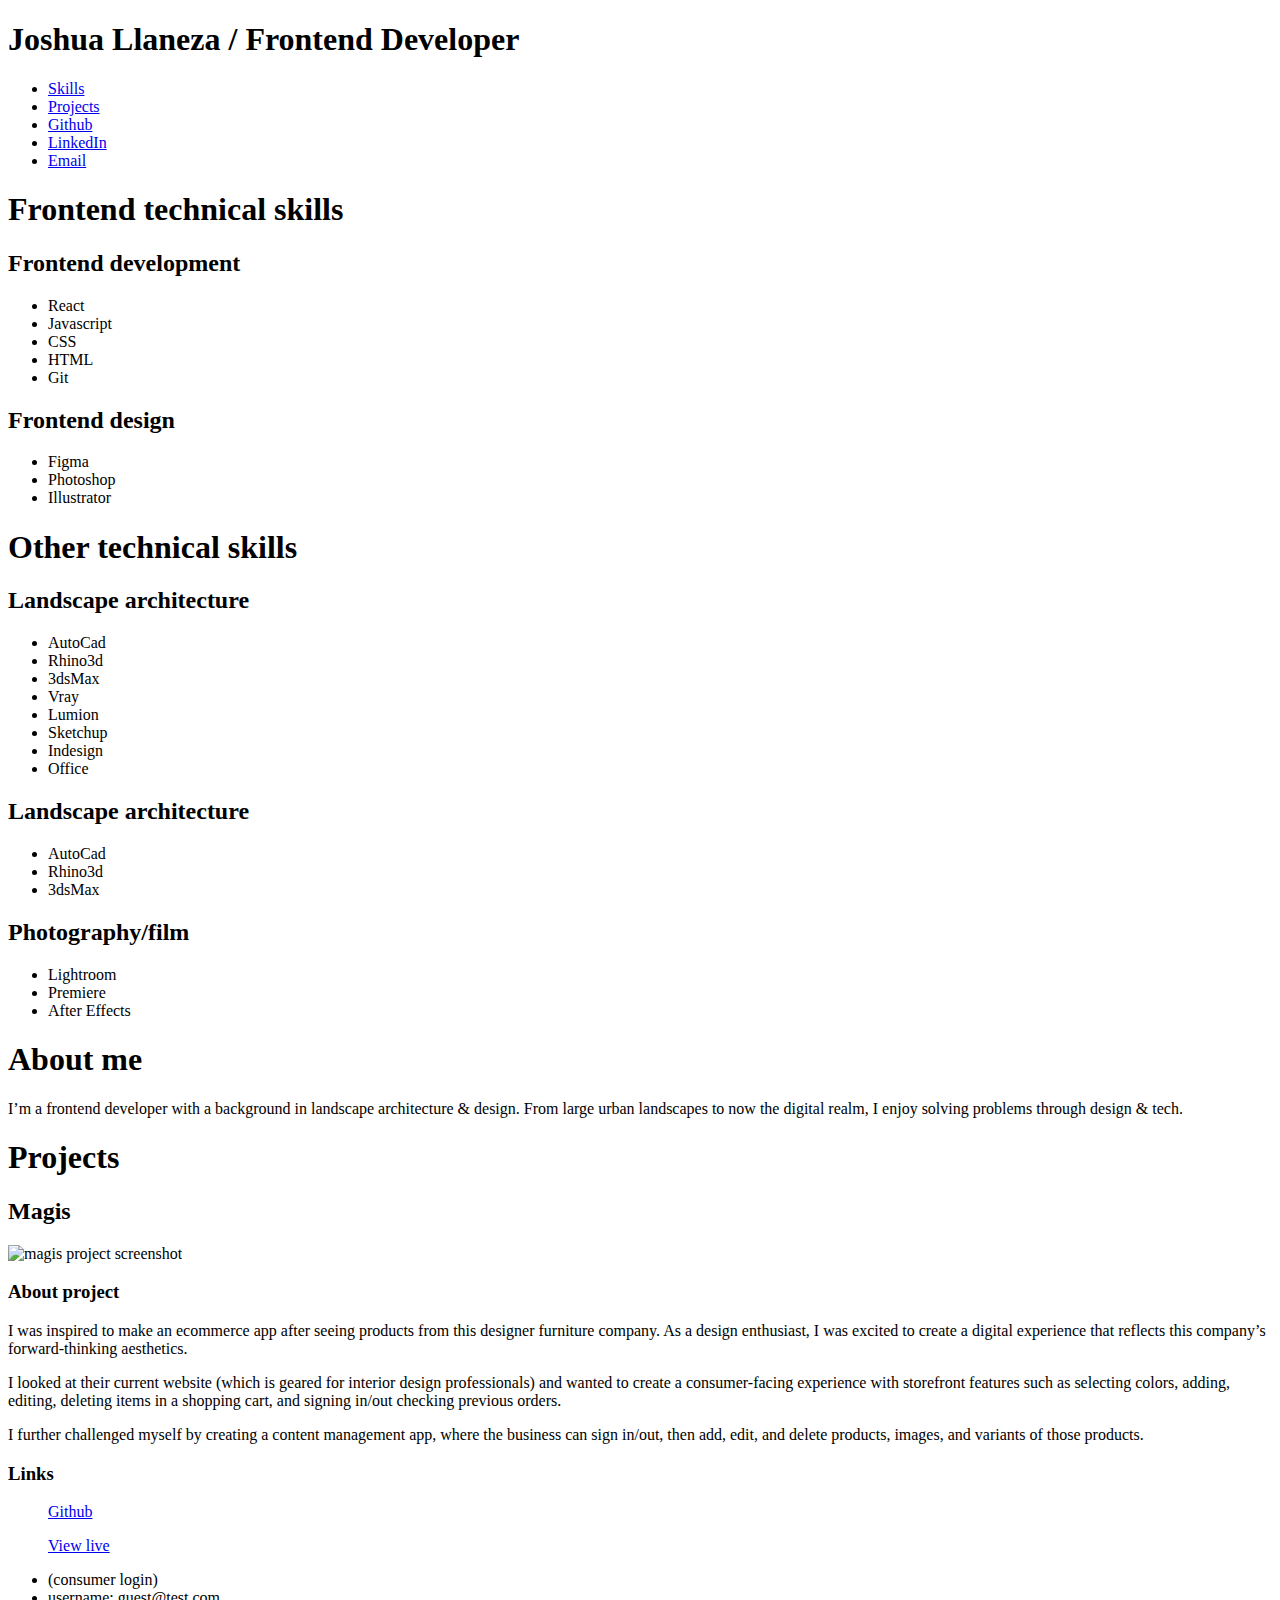
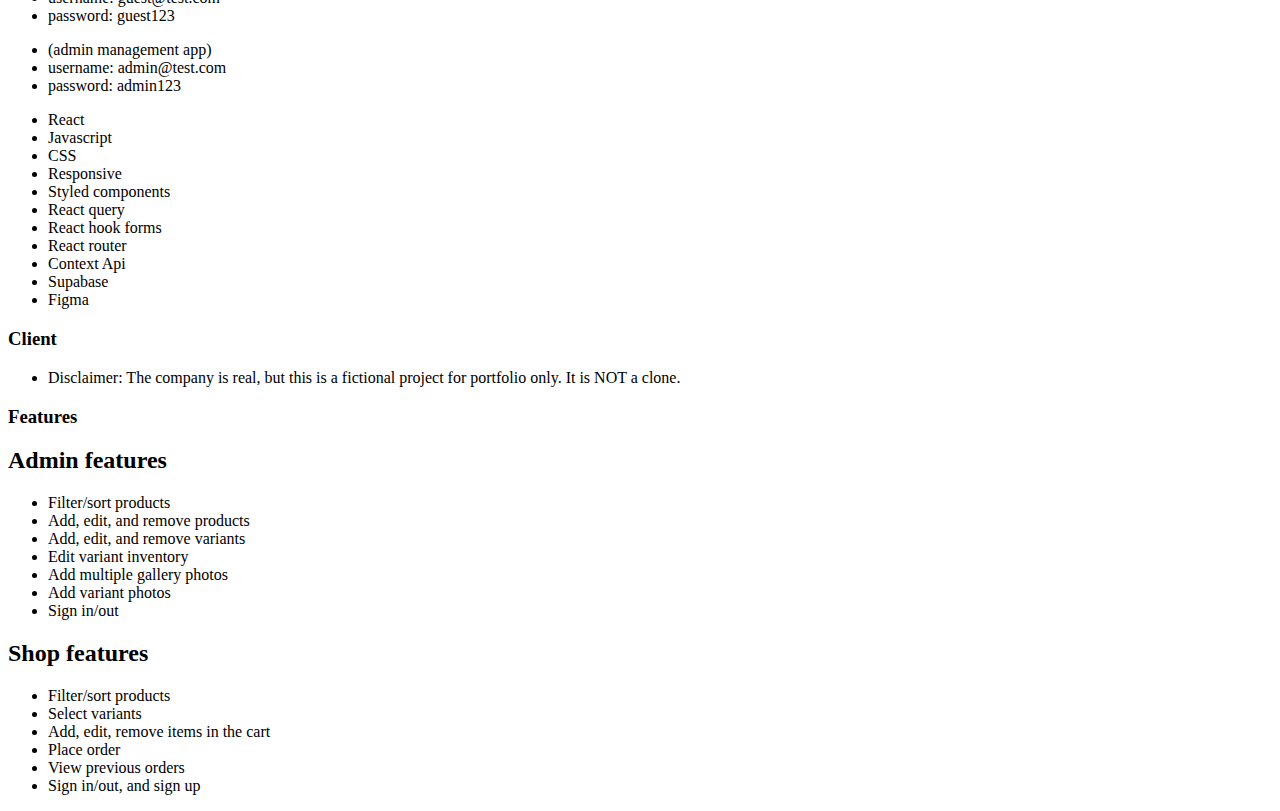
==== index.html @ 20663658 "first commit, finished html structure" ====
<!DOCTYPE html>
<html lang="en">
  <head>
    <meta charset="UTF-8" />
    <meta name="viewport" content="width=device-width, initial-scale=1.0" />

    <link rel="stylesheet" href="./styles.css" />

    <title>Joshua Llaneza - Frontend Developer</title>
  </head>
  <body>
    <header>
      <h1>Joshua Llaneza / Frontend Developer</h1>
      <nav>
        <ul class="header-nav">
          <li>
            <a href="#skills">Skills</a>
          </li>
          <li>
            <a href="#projects">Projects</a>
          </li>
          <li>
            <a href="https://github.com/JoshuaIsADev/">Github</a>
          </li>
          <li>
            <a href="https://www.linkedin.com/in/joshuallaneza/">LinkedIn</a>
          </li>
          <li>
            <a href="mailto:joshuaisadev@gmail.com">Email</a>
          </li>
        </ul>
      </nav>
    </header>
    <main>
      <aside id="skills">
        <h1>Frontend technical skills</h1>
        <h2>Frontend development</h2>
        <ul class="vertical-ul">
          <li>React</li>
          <li>Javascript</li>
          <li>CSS</li>
          <li>HTML</li>
          <li>Git</li>
        </ul>
        <h2>Frontend design</h2>
        <ul class="skills-ul">
          <li>Figma</li>
          <li>Photoshop</li>
          <li>Illustrator</li>
        </ul>
        <h1>Other technical skills</h1>
        <h2>Landscape architecture</h2>
        <ul class="skills-ul">
          <li>AutoCad</li>
          <li>Rhino3d</li>
          <li>3dsMax</li>
          <li>Vray</li>
          <li>Lumion</li>
          <li>Sketchup</li>
          <li>Indesign</li>
          <li>Office</li>
        </ul>
        <h2>Landscape architecture</h2>
        <ul class="skills-ul">
          <li>AutoCad</li>
          <li>Rhino3d</li>
          <li>3dsMax</li>
        </ul>
        <h2>Photography/film</h2>
        <ul class="skills-ul">
          <li>Lightroom</li>
          <li>Premiere</li>
          <li>After Effects</li>
        </ul>
      </aside>
      <section id="about">
        <h1>About me</h1>
        <p class="font-l">
          I’m a frontend developer with a background in landscape architecture &
          design. From large urban landscapes to now the digital realm, I enjoy
          solving problems through design & tech.
        </p>
      </section>
      <section id="projects">
        <h1>Projects</h1>
        <article class="project-container">
          <h2 class="font-l">Magis</h2>
          <img alt="magis project screenshot" src="" />
          <div class="project-info-container">
            <div class="about-container">
              <h3>About project</h3>
              <p>
                I was inspired to make an ecommerce app after seeing products
                from this designer furniture company. As a design enthusiast, I
                was excited to create a digital experience that reflects this
                company’s forward-thinking aesthetics.
              </p>
              <p>
                I looked at their current website (which is geared for interior
                design professionals) and wanted to create a consumer-facing
                experience with storefront features such as selecting colors,
                adding, editing, deleting items in a shopping cart, and signing
                in/out checking previous orders.
              </p>
              <p>
                I further challenged myself by creating a content management
                app, where the business can sign in/out, then add, edit, and
                delete products, images, and variants of those products.
              </p>
            </div>
            <div class="links-container">
              <h3>Links</h3>
              <ul class="vertical-ul">
                <a href="#github">Github</a>
              </ul>
              <ul class="vertical-ul">
                <a href="#github">View live</a>
              </ul>
              <ul class="vertical-ul">
                <li>(consumer login)</li>
                <li>username: guest@test.com</li>
                <li>password: guest123</li>
              </ul>
              <ul class="vertical-ul">
                <li>(admin management app)</li>
                <li>username: admin@test.com</li>
                <li>password: admin123</li>
              </ul>
            </div>
            <div class="technical-container">
              <ul class="technical">
                <li class="technical-li">React</li>
                <li class="technical-li">Javascript</li>
                <li class="technical-li">CSS</li>
                <li class="technical-li">Responsive</li>
                <li class="technical-li">Styled components</li>
                <li class="technical-li">React query</li>
                <li class="technical-li">React hook forms</li>
                <li class="technical-li">React router</li>
                <li class="technical-li">Context Api</li>
                <li class="technical-li">Supabase</li>
                <li class="technical-li">Figma</li>
              </ul>
            </div>
            <div class="client-container">
              <h3>Client</h3>
              <ul class="technical">
                <li>
                  Disclaimer: The company is real, but this is a fictional
                  project for portfolio only. It is NOT a clone.
                </li>
              </ul>
            </div>
            <div class="features-container">
              <h3>Features</h3>
              <h2>Admin features</h2>
              <ul class="vertical-ul">
                <li>Filter/sort products</li>
                <li>Add, edit, and remove products</li>
                <li>Add, edit, and remove variants</li>
                <li>Edit variant inventory</li>
                <li>Add multiple gallery photos</li>
                <li>Add variant photos</li>
                <li>Sign in/out</li>
              </ul>
              <h2>Shop features</h2>
              <ul class="vertical-ul">
                <li>Filter/sort products</li>
                <li>Select variants</li>
                <li>Add, edit, remove items in the cart</li>
                <li>Place order</li>
                <li>View previous orders</li>
                <li>Sign in/out, and sign up</li>
              </ul>
            </div>
          </div>
        </article>
      </section>
    </main>
  </body>
</html>
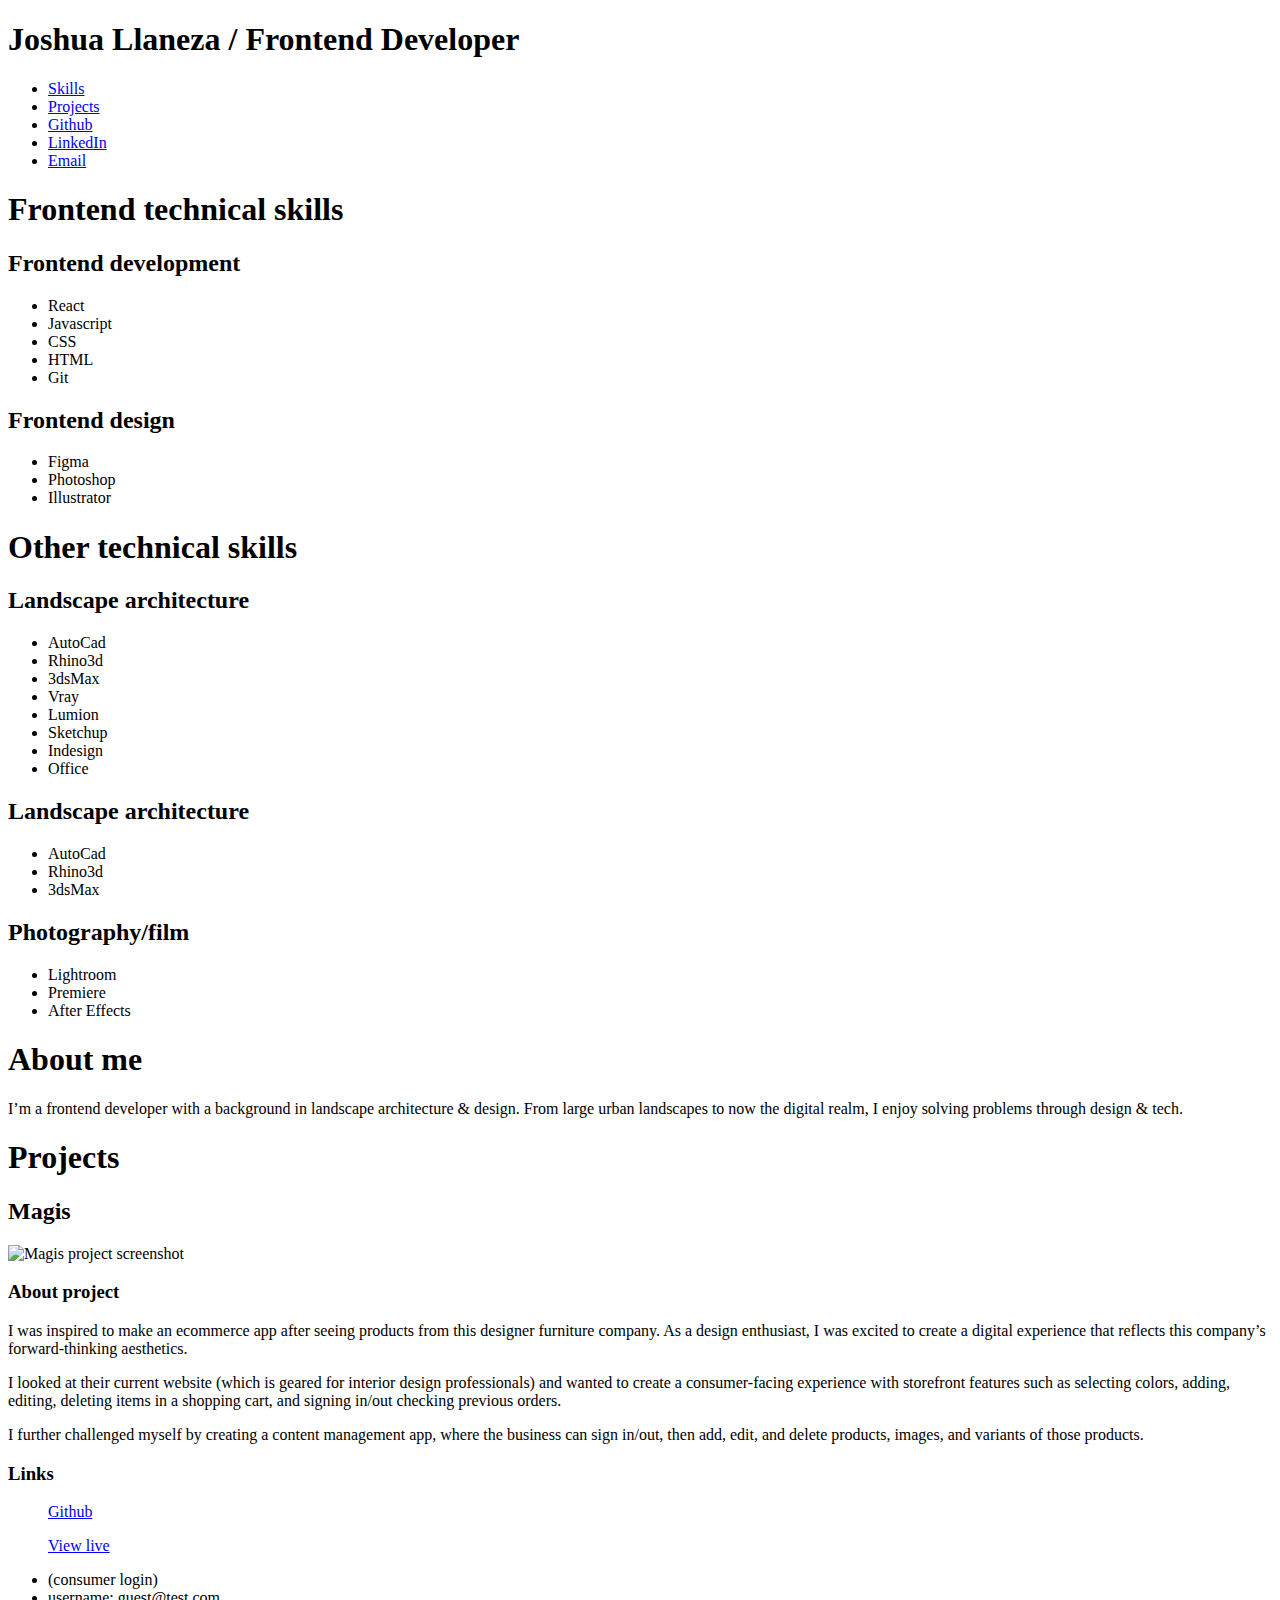
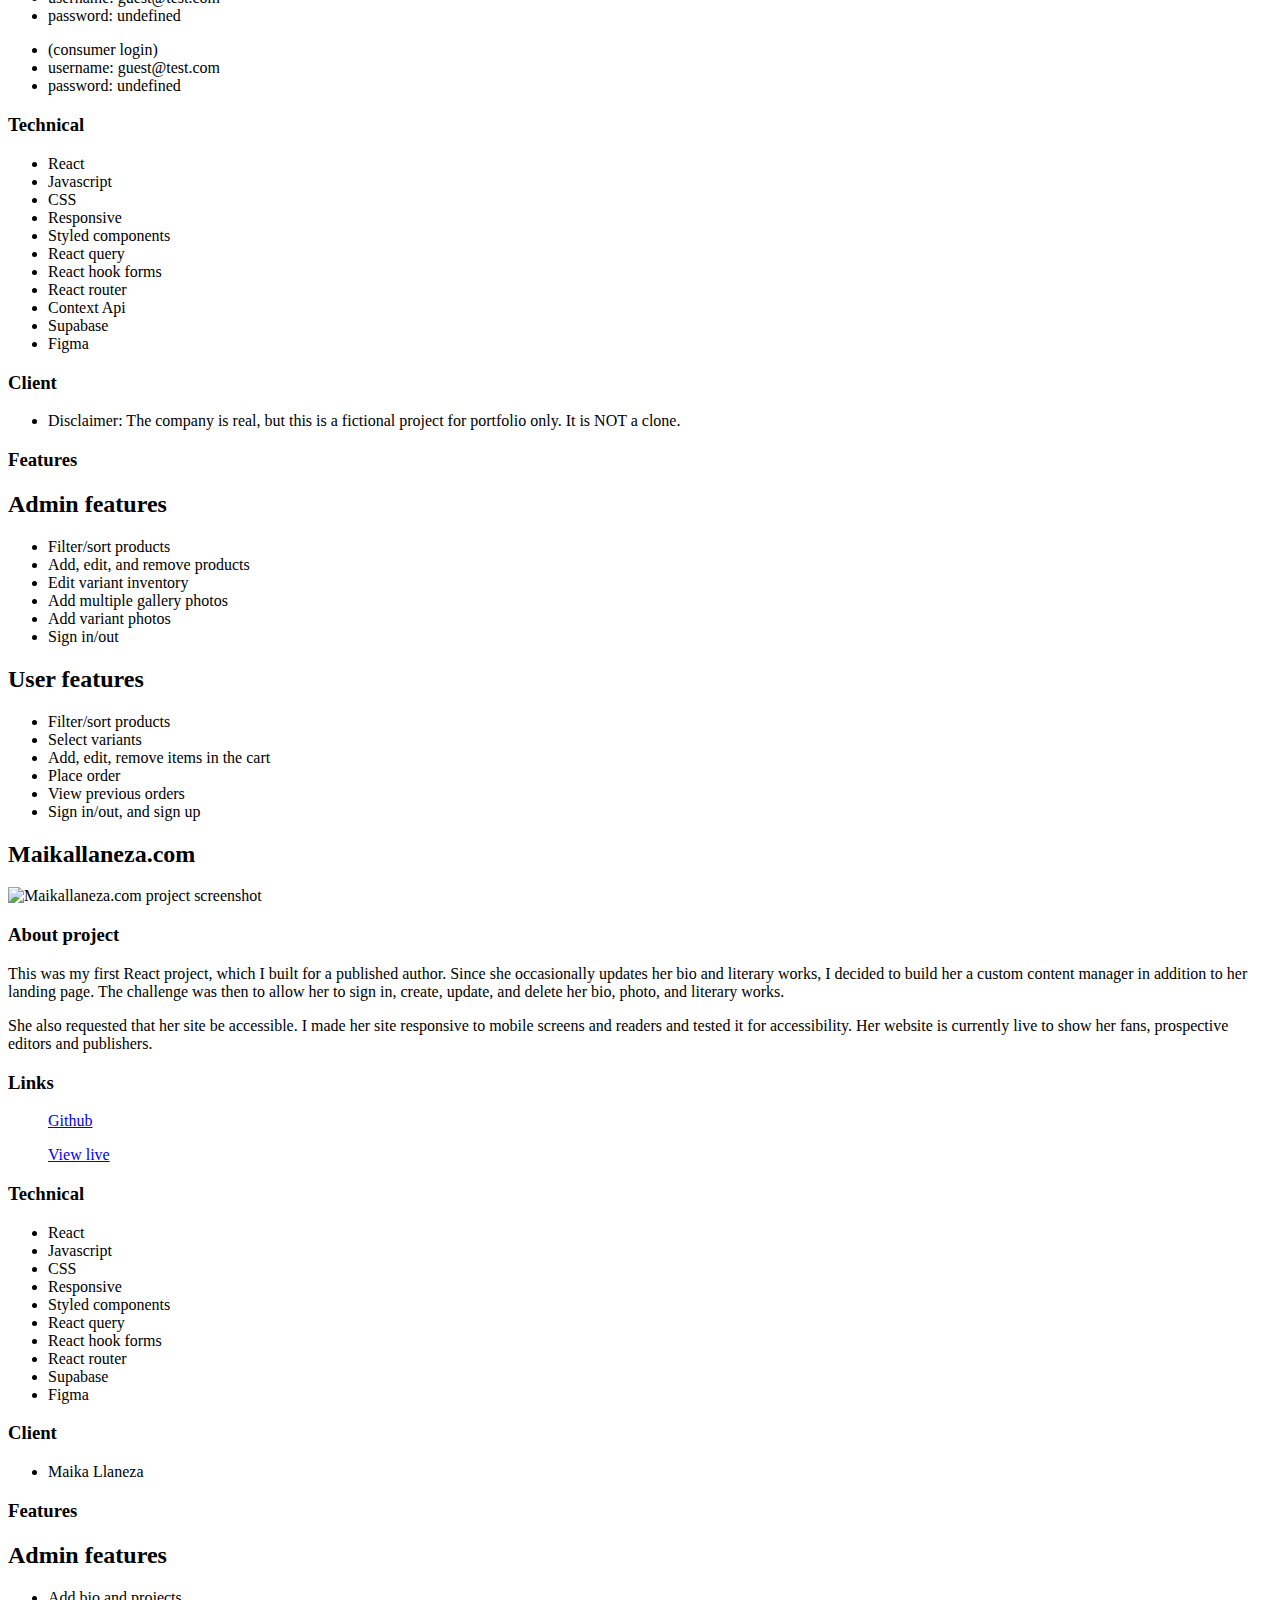
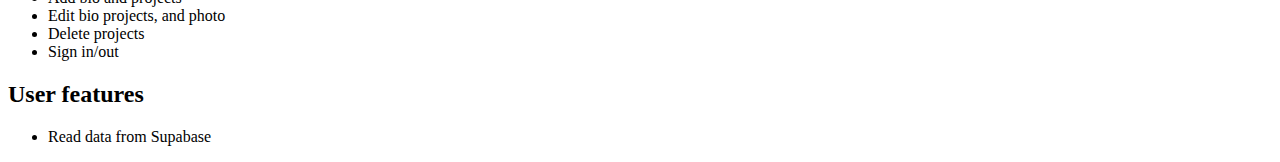
==== commit b0f9f4e4: "replaced hard coded data and passed into script js to display on DOM" ====
--- a/index.html
+++ b/index.html
@@ -83,99 +83,11 @@
       </section>
       <section id="projects">
         <h1>Projects</h1>
-        <article class="project-container">
-          <h2 class="font-l">Magis</h2>
-          <img alt="magis project screenshot" src="" />
-          <div class="project-info-container">
-            <div class="about-container">
-              <h3>About project</h3>
-              <p>
-                I was inspired to make an ecommerce app after seeing products
-                from this designer furniture company. As a design enthusiast, I
-                was excited to create a digital experience that reflects this
-                company’s forward-thinking aesthetics.
-              </p>
-              <p>
-                I looked at their current website (which is geared for interior
-                design professionals) and wanted to create a consumer-facing
-                experience with storefront features such as selecting colors,
-                adding, editing, deleting items in a shopping cart, and signing
-                in/out checking previous orders.
-              </p>
-              <p>
-                I further challenged myself by creating a content management
-                app, where the business can sign in/out, then add, edit, and
-                delete products, images, and variants of those products.
-              </p>
-            </div>
-            <div class="links-container">
-              <h3>Links</h3>
-              <ul class="vertical-ul">
-                <a href="#github">Github</a>
-              </ul>
-              <ul class="vertical-ul">
-                <a href="#github">View live</a>
-              </ul>
-              <ul class="vertical-ul">
-                <li>(consumer login)</li>
-                <li>username: guest@test.com</li>
-                <li>password: guest123</li>
-              </ul>
-              <ul class="vertical-ul">
-                <li>(admin management app)</li>
-                <li>username: admin@test.com</li>
-                <li>password: admin123</li>
-              </ul>
-            </div>
-            <div class="technical-container">
-              <ul class="technical">
-                <li class="technical-li">React</li>
-                <li class="technical-li">Javascript</li>
-                <li class="technical-li">CSS</li>
-                <li class="technical-li">Responsive</li>
-                <li class="technical-li">Styled components</li>
-                <li class="technical-li">React query</li>
-                <li class="technical-li">React hook forms</li>
-                <li class="technical-li">React router</li>
-                <li class="technical-li">Context Api</li>
-                <li class="technical-li">Supabase</li>
-                <li class="technical-li">Figma</li>
-              </ul>
-            </div>
-            <div class="client-container">
-              <h3>Client</h3>
-              <ul class="technical">
-                <li>
-                  Disclaimer: The company is real, but this is a fictional
-                  project for portfolio only. It is NOT a clone.
-                </li>
-              </ul>
-            </div>
-            <div class="features-container">
-              <h3>Features</h3>
-              <h2>Admin features</h2>
-              <ul class="vertical-ul">
-                <li>Filter/sort products</li>
-                <li>Add, edit, and remove products</li>
-                <li>Add, edit, and remove variants</li>
-                <li>Edit variant inventory</li>
-                <li>Add multiple gallery photos</li>
-                <li>Add variant photos</li>
-                <li>Sign in/out</li>
-              </ul>
-              <h2>Shop features</h2>
-              <ul class="vertical-ul">
-                <li>Filter/sort products</li>
-                <li>Select variants</li>
-                <li>Add, edit, remove items in the cart</li>
-                <li>Place order</li>
-                <li>View previous orders</li>
-                <li>Sign in/out, and sign up</li>
-              </ul>
-            </div>
-          </div>
-        </article>
+        <div class="projects-container">
+          <!-- projects inserted here -->
+        </div>
       </section>
     </main>
+    <script src="script.js"></script>
   </body>
 </html>
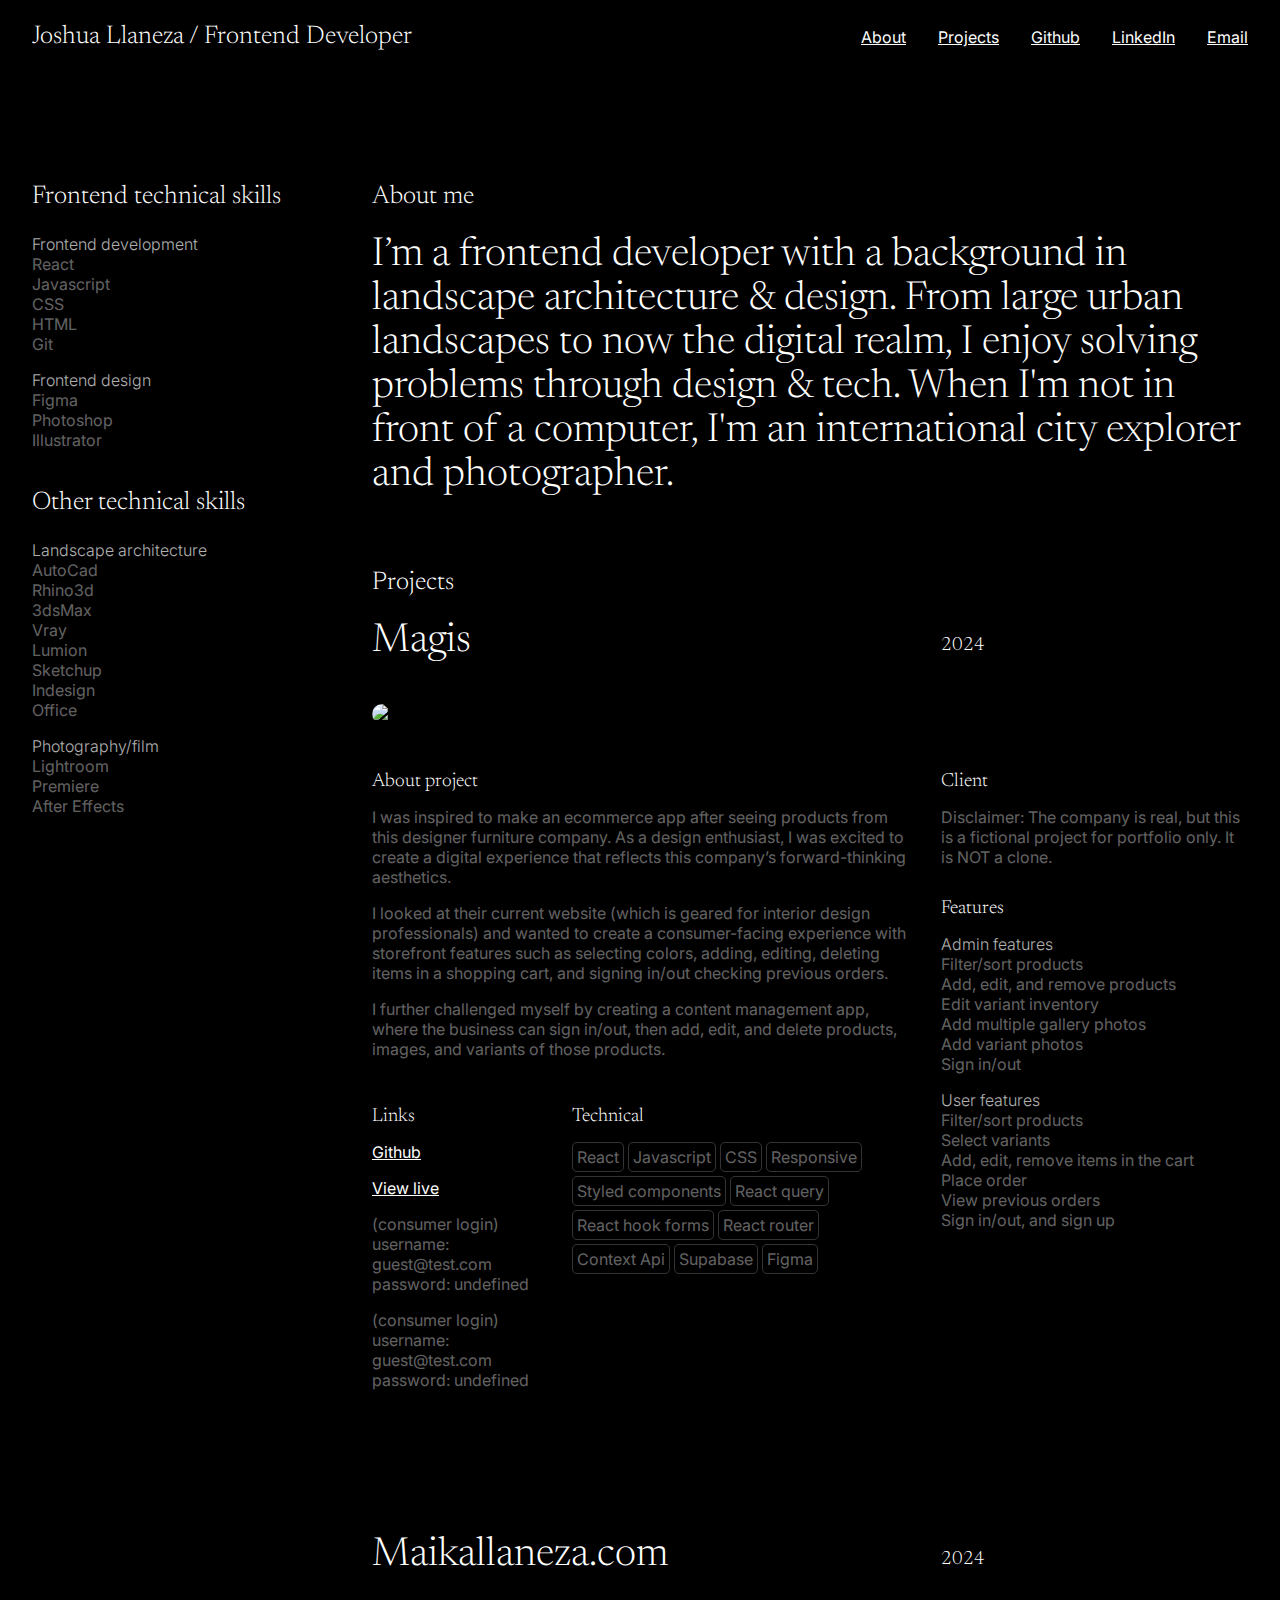
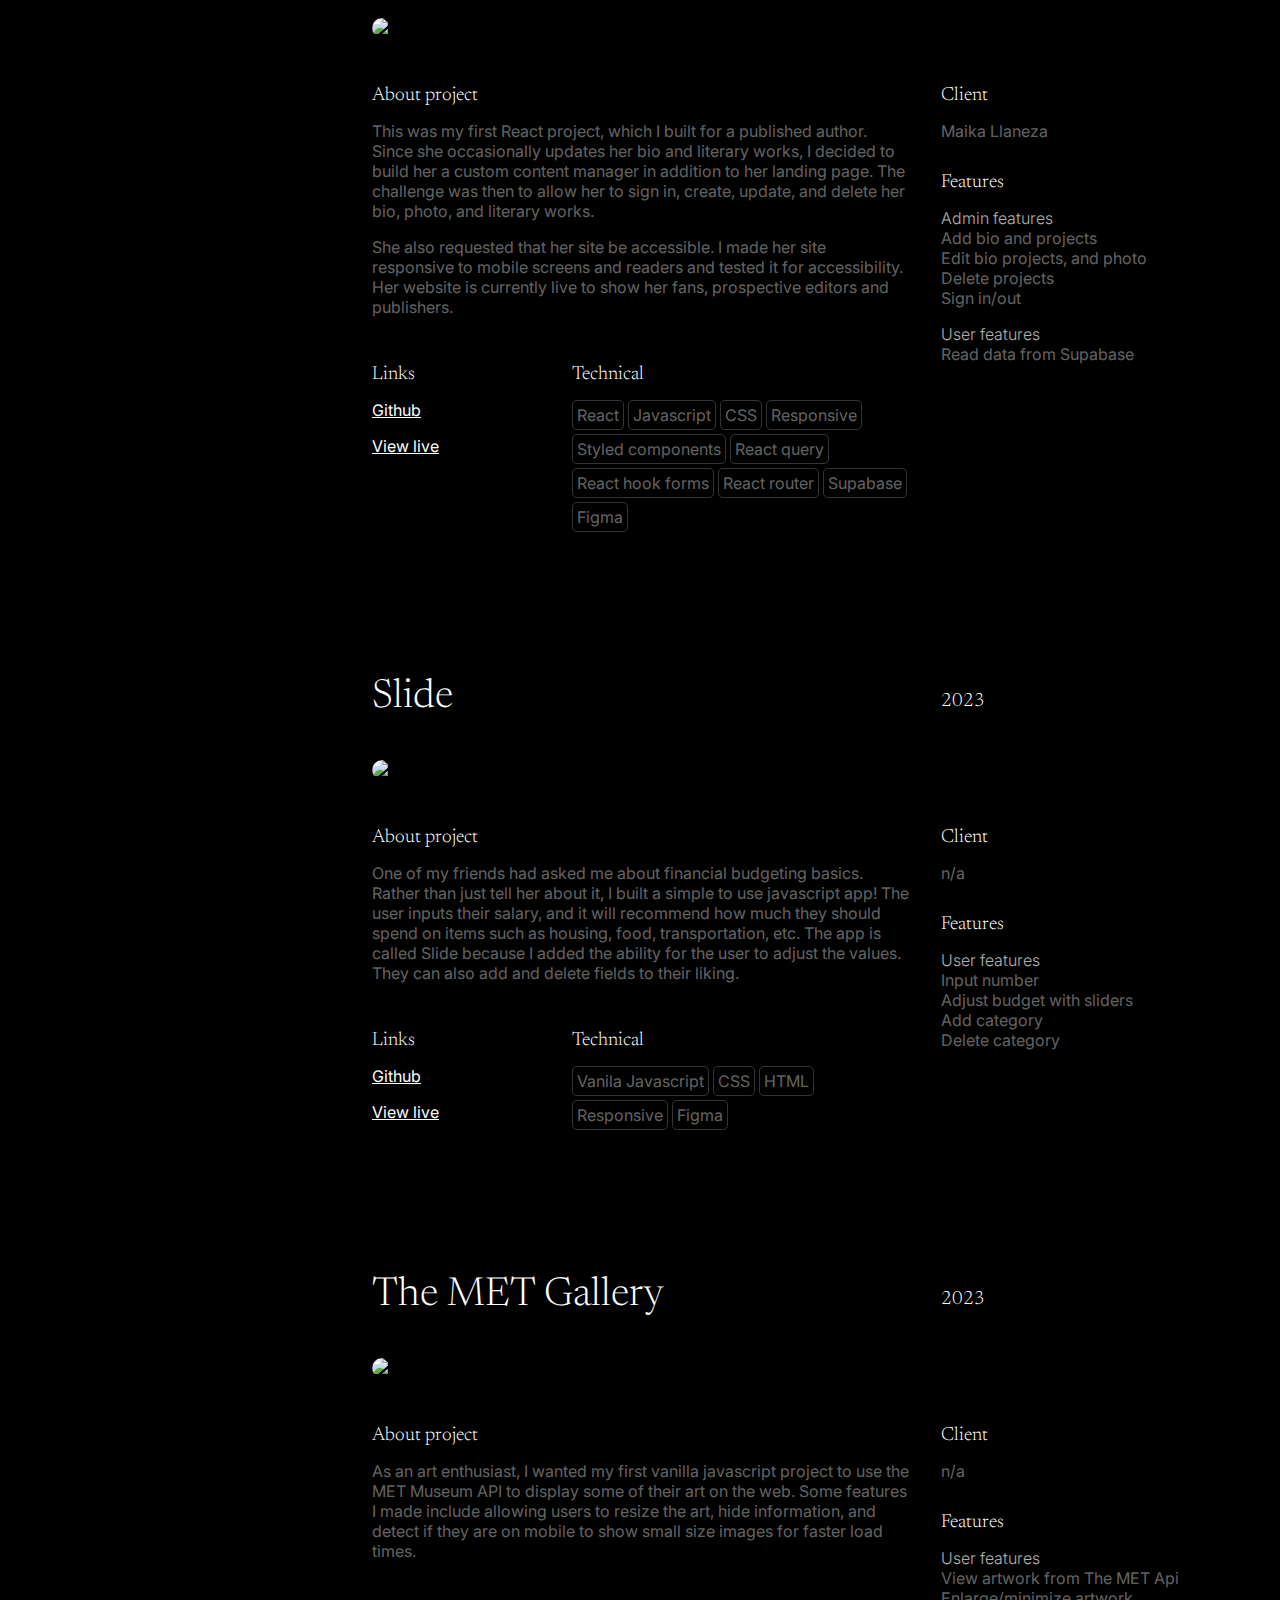
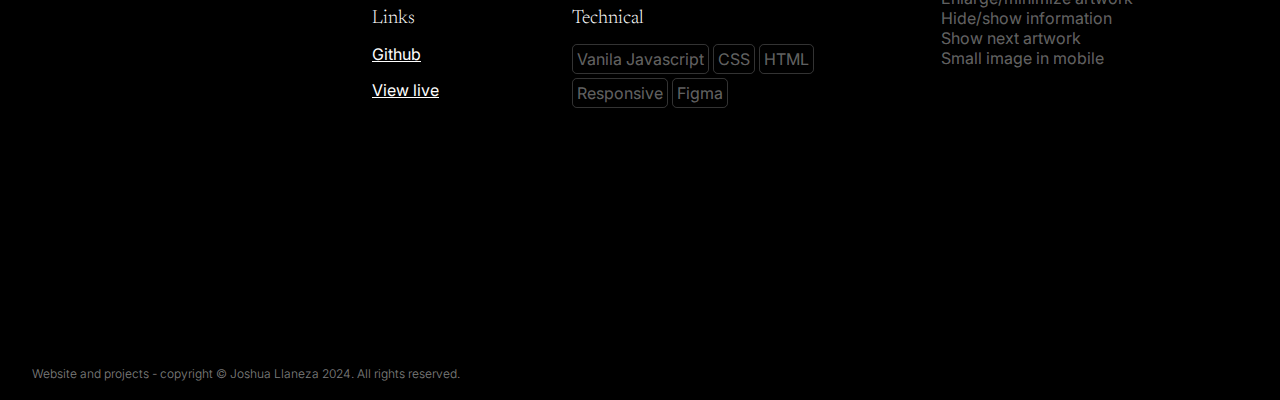
==== commit 2aa1631b: "finished css, layout and responsive layout" ====
--- a/index.html
+++ b/index.html
@@ -2,92 +2,116 @@
 <html lang="en">
   <head>
     <meta charset="UTF-8" />
+    <meta
+      name="description"
+      content="Frontend Developer portfolio of Joshua Llaneza"
+    />
+    <meta
+      name="keywords"
+      content="Joshua Llaneza, frontend developer, webdev, portfolio"
+    />
+    <meta name="author" content="Joshua Llaneza" />
     <meta name="viewport" content="width=device-width, initial-scale=1.0" />
+    <link rel="preconnect" href="https://fonts.googleapis.com" />
+    <link rel="preconnect" href="https://fonts.gstatic.com" crossorigin />
+    <link
+      href="https://fonts.googleapis.com/css2?family=Inter:wght@100..900&family=Newsreader:ital,opsz,wght@0,6..72,200..800;1,6..72,200..800&display=swap"
+      rel="stylesheet"
+    />
 
     <link rel="stylesheet" href="./styles.css" />
 
-    <title>Joshua Llaneza - Frontend Developer</title>
+    <title>Joshua Llaneza / Frontend Developer</title>
   </head>
   <body>
     <header>
-      <h1>Joshua Llaneza / Frontend Developer</h1>
-      <nav>
-        <ul class="header-nav">
-          <li>
-            <a href="#skills">Skills</a>
-          </li>
-          <li>
-            <a href="#projects">Projects</a>
-          </li>
-          <li>
-            <a href="https://github.com/JoshuaIsADev/">Github</a>
-          </li>
-          <li>
-            <a href="https://www.linkedin.com/in/joshuallaneza/">LinkedIn</a>
-          </li>
-          <li>
-            <a href="mailto:joshuaisadev@gmail.com">Email</a>
-          </li>
-        </ul>
-      </nav>
+      <div class="header-container">
+        <h1 class="font-m">Joshua Llaneza / Frontend Developer</h1>
+        <nav>
+          <ul class="header-nav">
+            <li>
+              <a href="#top">About</a>
+            </li>
+            <li>
+              <a href="#projects">Projects</a>
+            </li>
+            <li>
+              <a href="https://github.com/JoshuaIsADev/">Github</a>
+            </li>
+            <li>
+              <a href="https://www.linkedin.com/in/joshuallaneza/">LinkedIn</a>
+            </li>
+            <li>
+              <a href="mailto:joshuaisadev@gmail.com">Email</a>
+            </li>
+          </ul>
+        </nav>
+      </div>
     </header>
     <main>
       <aside id="skills">
-        <h1>Frontend technical skills</h1>
-        <h2>Frontend development</h2>
-        <ul class="vertical-ul">
-          <li>React</li>
-          <li>Javascript</li>
-          <li>CSS</li>
-          <li>HTML</li>
-          <li>Git</li>
-        </ul>
-        <h2>Frontend design</h2>
-        <ul class="skills-ul">
-          <li>Figma</li>
-          <li>Photoshop</li>
-          <li>Illustrator</li>
-        </ul>
-        <h1>Other technical skills</h1>
-        <h2>Landscape architecture</h2>
-        <ul class="skills-ul">
-          <li>AutoCad</li>
-          <li>Rhino3d</li>
-          <li>3dsMax</li>
-          <li>Vray</li>
-          <li>Lumion</li>
-          <li>Sketchup</li>
-          <li>Indesign</li>
-          <li>Office</li>
-        </ul>
-        <h2>Landscape architecture</h2>
-        <ul class="skills-ul">
-          <li>AutoCad</li>
-          <li>Rhino3d</li>
-          <li>3dsMax</li>
-        </ul>
-        <h2>Photography/film</h2>
-        <ul class="skills-ul">
-          <li>Lightroom</li>
-          <li>Premiere</li>
-          <li>After Effects</li>
-        </ul>
+        <div class="skills-wrapper">
+          <h1 class="font-m">Frontend technical skills</h1>
+          <h2 class="font-xs">Frontend development</h2>
+          <ul class="vertical-ul">
+            <li>React</li>
+            <li>Javascript</li>
+            <li>CSS</li>
+            <li>HTML</li>
+            <li>Git</li>
+          </ul>
+          <h2 class="font-xs">Frontend design</h2>
+          <ul class="skills-ul">
+            <li>Figma</li>
+            <li>Photoshop</li>
+            <li>Illustrator</li>
+          </ul>
+        </div>
+        <div class="skills-wrapper">
+          <h1 class="font-m">Other technical skills</h1>
+          <h2 class="font-xs">Landscape architecture</h2>
+          <ul class="skills-ul">
+            <li>AutoCad</li>
+            <li>Rhino3d</li>
+            <li>3dsMax</li>
+            <li>Vray</li>
+            <li>Lumion</li>
+            <li>Sketchup</li>
+            <li>Indesign</li>
+            <li>Office</li>
+          </ul>
+          <h2 class="font-xs">Photography/film</h2>
+          <ul class="skills-ul">
+            <li>Lightroom</li>
+            <li>Premiere</li>
+            <li>After Effects</li>
+          </ul>
+        </div>
       </aside>
       <section id="about">
-        <h1>About me</h1>
-        <p class="font-l">
-          I’m a frontend developer with a background in landscape architecture &
-          design. From large urban landscapes to now the digital realm, I enjoy
-          solving problems through design & tech.
-        </p>
+        <h1 class="font-m">About me</h1>
+        <div class="about-wrapper">
+          <p class="font-l">
+            I’m a frontend developer with a background in landscape architecture
+            & design. From large urban landscapes to now the digital realm, I
+            enjoy solving problems through design & tech. When I'm not in front
+            of a computer, I'm an international city explorer and photographer.
+          </p>
+        </div>
       </section>
       <section id="projects">
-        <h1>Projects</h1>
+        <h1 class="font-m">Projects</h1>
         <div class="projects-container">
           <!-- projects inserted here -->
         </div>
       </section>
     </main>
+    <footer>
+      <p class="font-xxs">
+        Website and projects - copyright © Joshua Llaneza 2024. All rights
+        reserved.
+      </p>
+    </footer>
     <script src="script.js"></script>
   </body>
 </html>
--- a/styles.css
+++ b/styles.css
@@ -0,0 +1,279 @@
+* {
+  box-sizing: border-box;
+  margin: 0;
+  padding: 0;
+  font-size: 16px;
+}
+
+body {
+  font-family: 'Inter', sans-serif;
+  font-optical-sizing: auto;
+  font-style: normal;
+  font-variation-settings: 'slnt' 0;
+  background-color: rgba(0, 0, 0, 1);
+  scroll-behavior: smooth;
+  width: 100%;
+  align-items: center;
+  justify-content: center;
+  overflow-x: hidden;
+  padding: 0;
+  margin: 0;
+}
+
+html {
+  -webkit-text-size-adjust: 100%;
+}
+
+p,
+li {
+  list-style: none;
+  color: rgba(255, 255, 255, 0.4);
+  font-weight: 400;
+  line-height: 1.25rem;
+}
+
+ul {
+  padding-bottom: 1rem;
+}
+
+a {
+  color: rgba(255, 255, 255, 1);
+  &:hover {
+    color: rgba(255, 255, 255, 0.75);
+  }
+}
+
+.font-l {
+  font-family: 'Newsreader', serif;
+  font-weight: 300;
+  font-size: 2.5rem;
+  line-height: 2.75rem;
+  color: rgba(255, 255, 255, 1);
+}
+
+.font-m {
+  font-family: 'Newsreader', serif;
+  font-weight: 300;
+  font-size: 1.6rem;
+  color: rgba(255, 255, 255, 1);
+  padding: 1.5rem 0;
+}
+
+.font-s {
+  font-family: 'Newsreader', serif;
+  font-weight: 300;
+  font-size: 1.2rem;
+  color: rgba(255, 255, 255, 1);
+  padding: 1rem 0 1rem;
+}
+
+.font-xs {
+  font-family: 'Inter', sans-serif;
+  font-weight: 300;
+  color: rgba(255, 255, 255, 0.7);
+}
+
+.font-xxs {
+  font-family: 'Inter', sans-serif;
+  font-size: 0.75rem;
+  font-weight: 300;
+  color: rgba(255, 255, 255, 0.5);
+}
+
+header {
+  position: fixed;
+  background-color: rgba(0, 0, 0, 1);
+  width: 100%;
+}
+
+header ul {
+  padding-bottom: 0rem;
+}
+
+main {
+  display: grid;
+  grid-template-columns: 1fr 2.5fr;
+  grid-gap: 5rem;
+  max-width: 2200px;
+  padding: 10rem 5rem 6rem;
+  margin: 0 auto;
+}
+
+footer {
+  display: flex;
+  justify-content: space-between;
+  align-items: center;
+  width: 100%;
+  max-width: 2200px;
+  padding: 1rem 5rem;
+  margin: 0 auto;
+}
+
+.header-container {
+  display: flex;
+  justify-content: space-between;
+  align-items: center;
+  width: 100%;
+  max-width: 2200px;
+  padding: 0 5rem;
+  margin: 0 auto;
+}
+
+.header-nav {
+  display: flex;
+  flex-direction: row;
+  align-items: center;
+  gap: 2rem;
+}
+
+#skills {
+  grid-column: 1 / span 1;
+  grid-row: 1 / span 2;
+  min-width: 16rem;
+}
+
+#about {
+  grid-column: 2 / span 1;
+  display: grid;
+  grid-template-columns: 1.75fr 1fr;
+}
+
+.about-wrapper {
+  grid-column: 1 / span 1;
+}
+
+#projects {
+  grid-column: 2 / span 1;
+}
+
+.project-wrapper {
+  display: grid;
+  grid-template-columns: 1.75fr 1fr;
+  grid-gap: 2rem;
+  padding-bottom: 8rem;
+}
+
+.project-img {
+  grid-column: 1 / span 2;
+  width: 100%;
+  border-radius: 2rem;
+}
+
+.about-container {
+  grid-column: 1 / span 1;
+}
+
+.about-wrapper {
+  display: flex;
+  flex-direction: column;
+  gap: 1rem;
+}
+
+.details-container {
+  grid-column: 1 / span 1;
+  display: grid;
+  grid-template-columns: 1fr 2fr;
+  grid-gap: 2rem;
+}
+
+.project-aside {
+  grid-column: 2 / span 1;
+  grid-row: 3 / span 2;
+}
+
+.technical-ul {
+  display: flex;
+  flex-direction: row;
+  flex-wrap: wrap;
+  gap: 0.25rem;
+}
+
+.technical-ul li {
+  border: 1px solid rgba(255, 255, 255, 0.2);
+  border-radius: 0.3rem;
+  width: fit-content;
+  padding: 0.25rem;
+}
+
+@media (max-width: 1600px) {
+  .about-wrapper {
+    grid-column: 1 / span 2;
+  }
+
+  .header-container {
+    padding: 0 2rem;
+  }
+
+  main {
+    grid-template-columns: 1fr 3fr;
+    grid-gap: 3rem;
+    padding: 10rem 2rem 6rem;
+  }
+
+  footer {
+    padding: 1rem 2rem;
+  }
+}
+
+@media (max-width: 1000px) {
+  * {
+    font-size: 12px;
+  }
+
+  main {
+    grid-template-columns: 1fr 4fr;
+    grid-gap: 3rem;
+    padding: 10rem 2rem 6rem;
+  }
+
+  .about-container {
+    grid-column: 1 / span 2;
+    grid-row: 3 / span 1;
+  }
+
+  .details-container {
+    grid-column: 1 / span 2;
+    grid-row: 4 / span 1;
+  }
+
+  .project-aside {
+    grid-column: 1 / span 2;
+    grid-row: 5 / span 1;
+    display: grid;
+    grid-template-columns: 1fr 2fr;
+    grid-gap: 2rem;
+  }
+}
+
+@media (max-width: 700px) {
+  .header-container {
+    display: flex;
+    flex-direction: column;
+    justify-content: flex-start;
+    align-items: flex-start;
+    width: 100%;
+    padding: 0 2rem;
+  }
+
+  .header-nav {
+    gap: 0.5rem;
+  }
+
+  #about {
+    grid-column: 1 / span 2;
+    grid-row: 1 / span 1;
+  }
+
+  #skills {
+    grid-column: 1 / span 2;
+    grid-row: 2 / span 1;
+    display: grid;
+    grid-template-columns: 1fr 1fr;
+    grid-gap: 2rem;
+  }
+
+  #projects {
+    grid-column: 1 / span 2;
+    grid-row: 3 / span 1;
+  }
+}
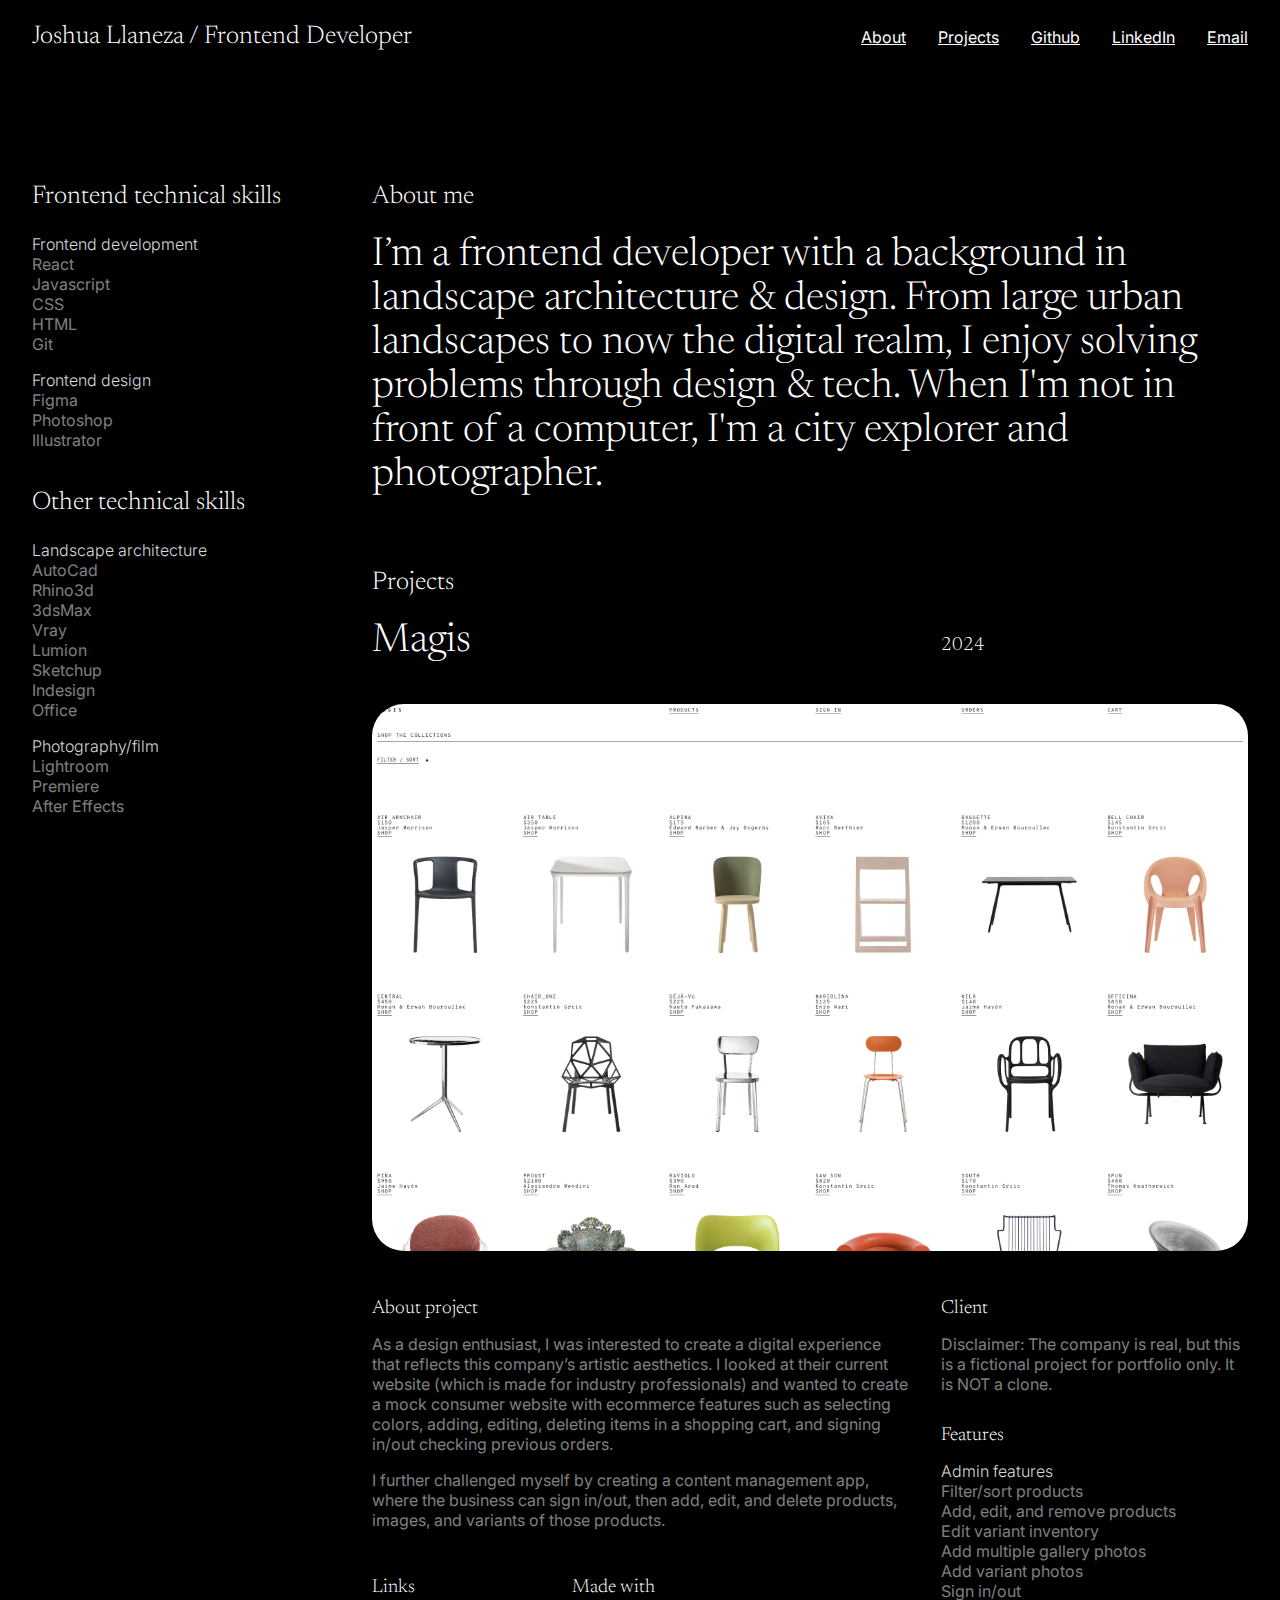
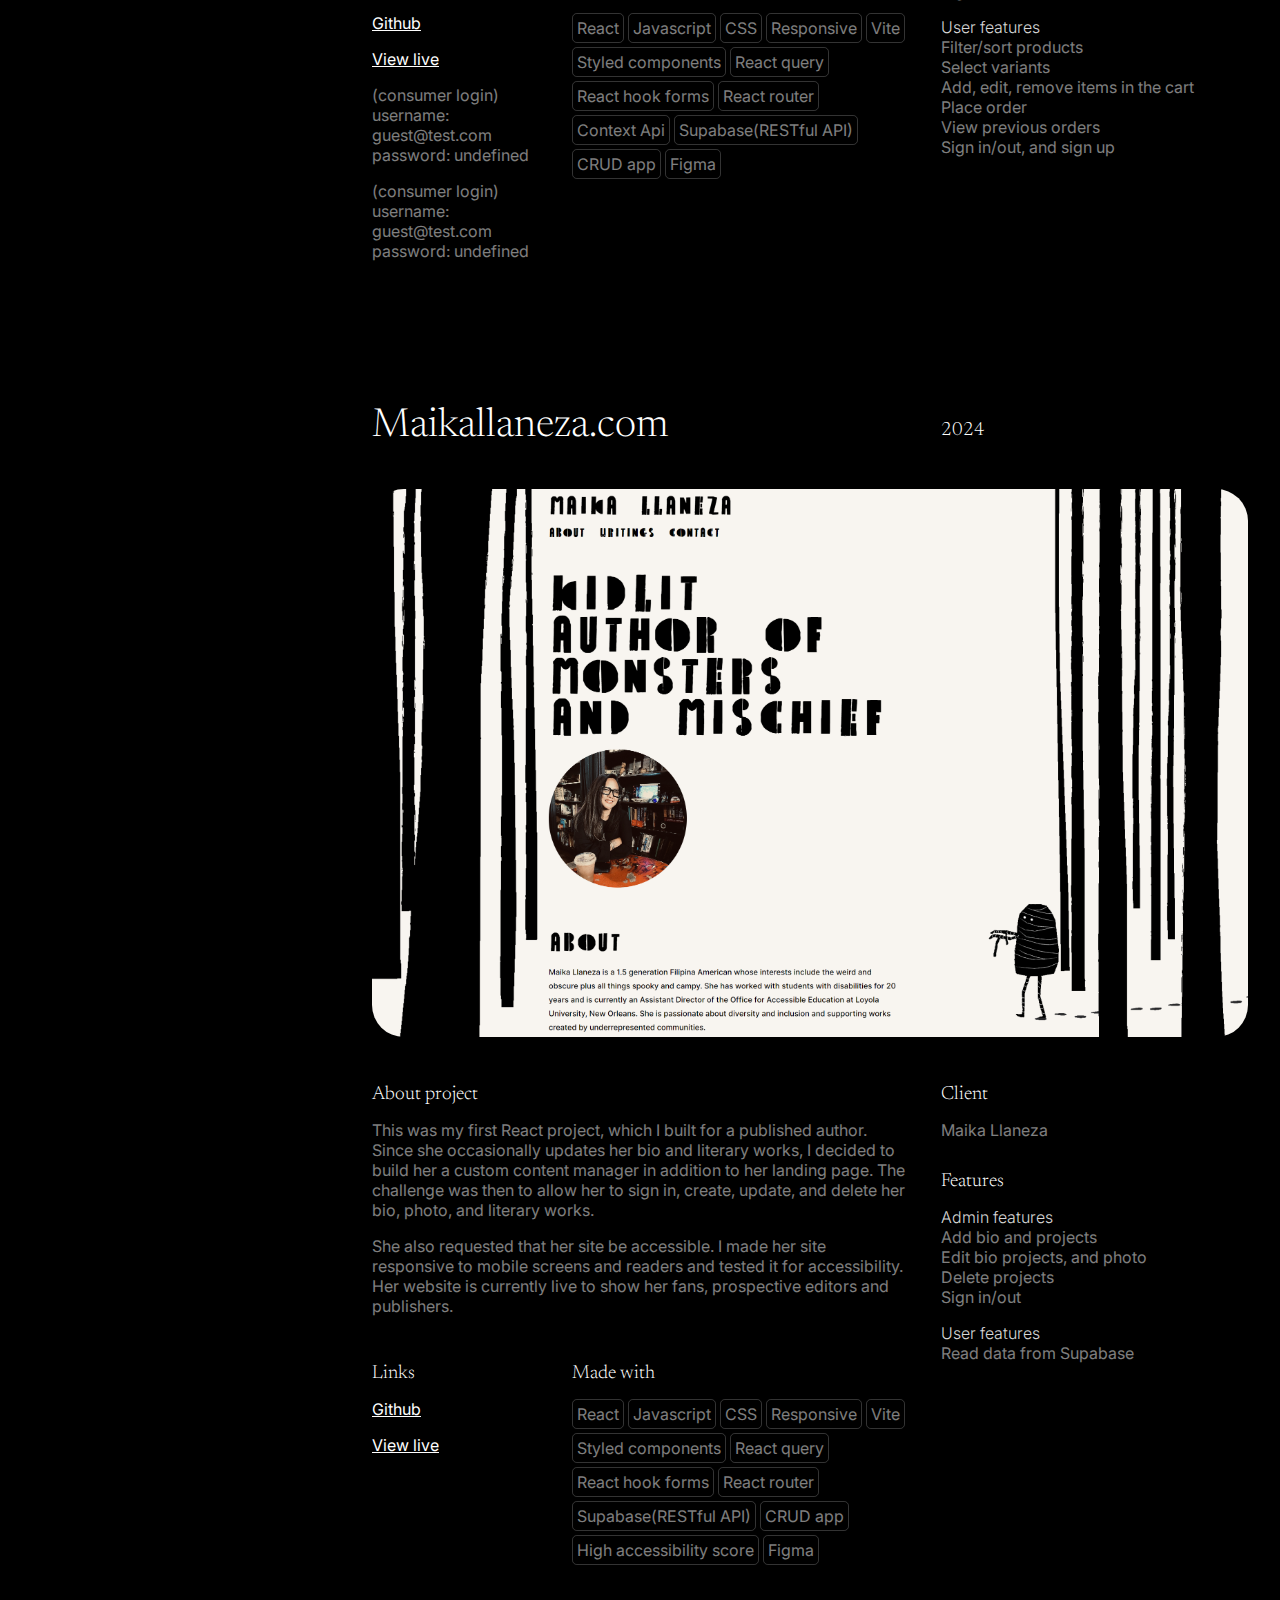
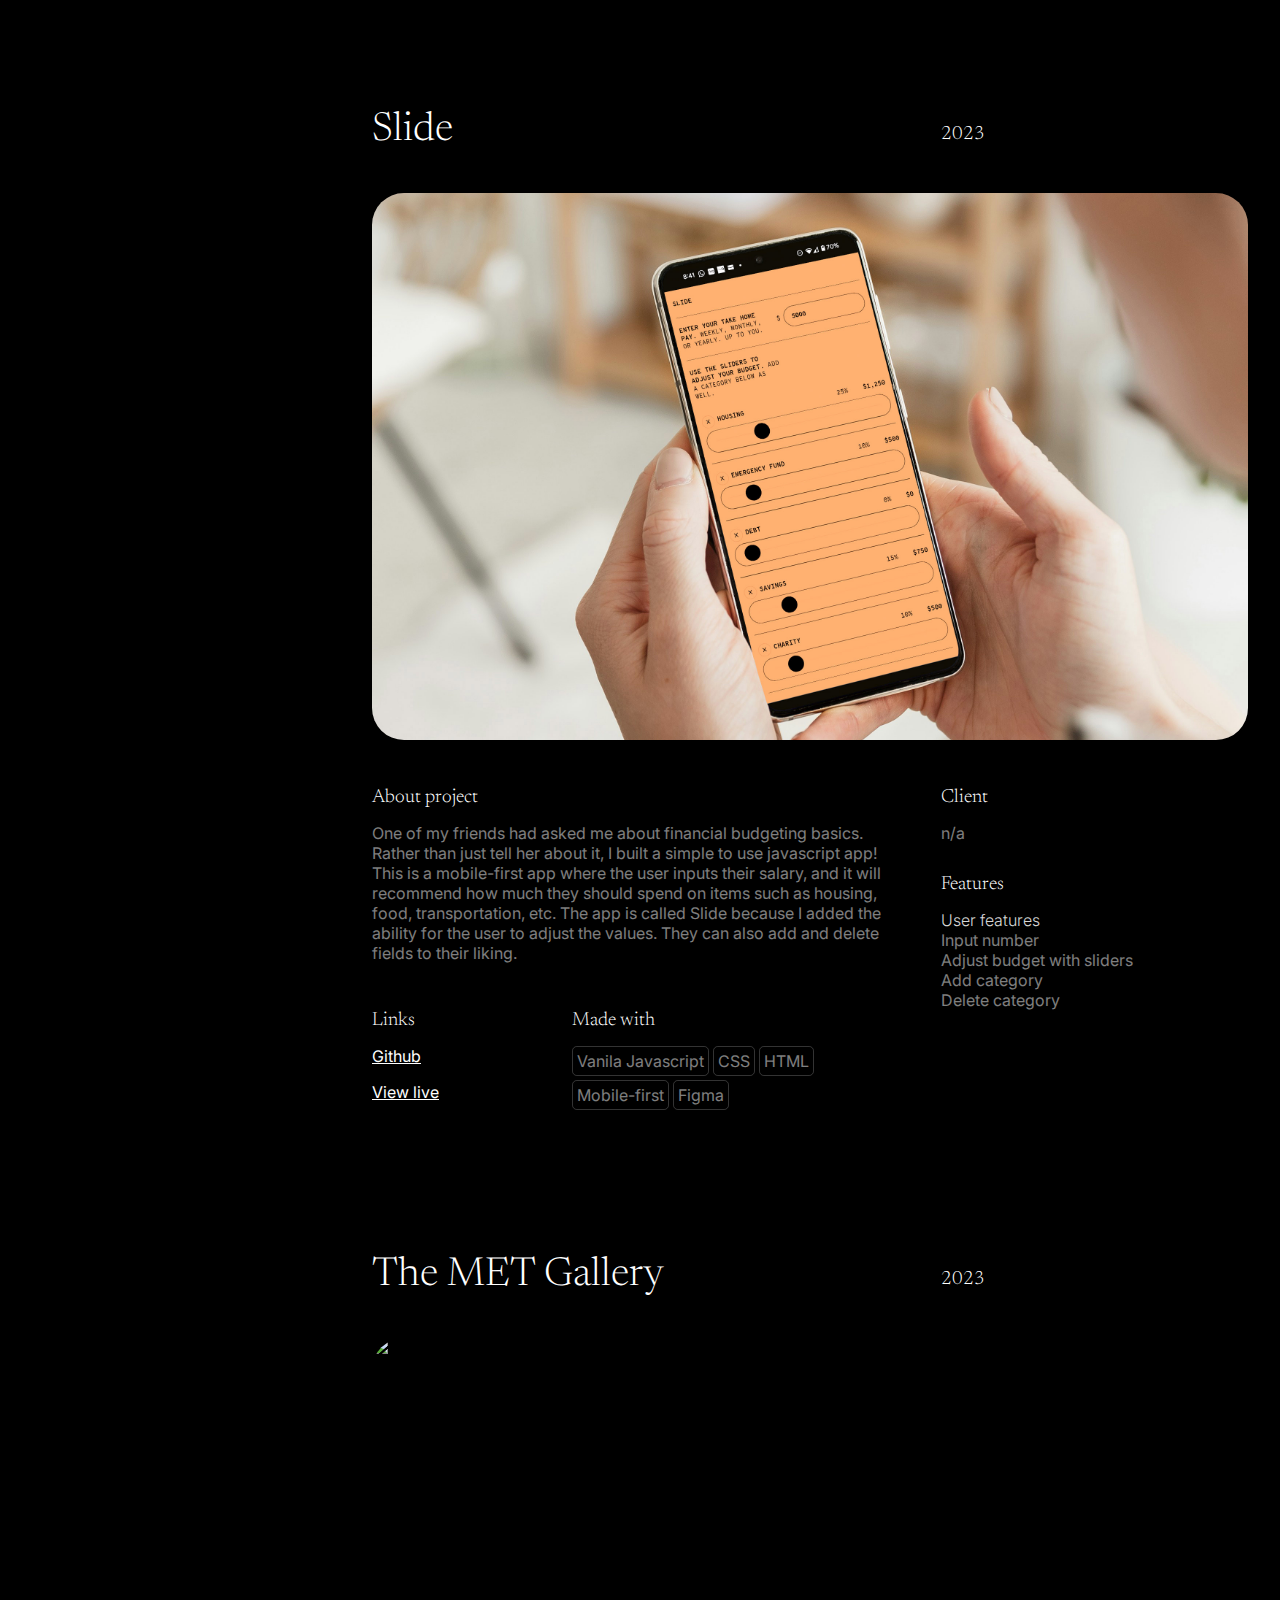
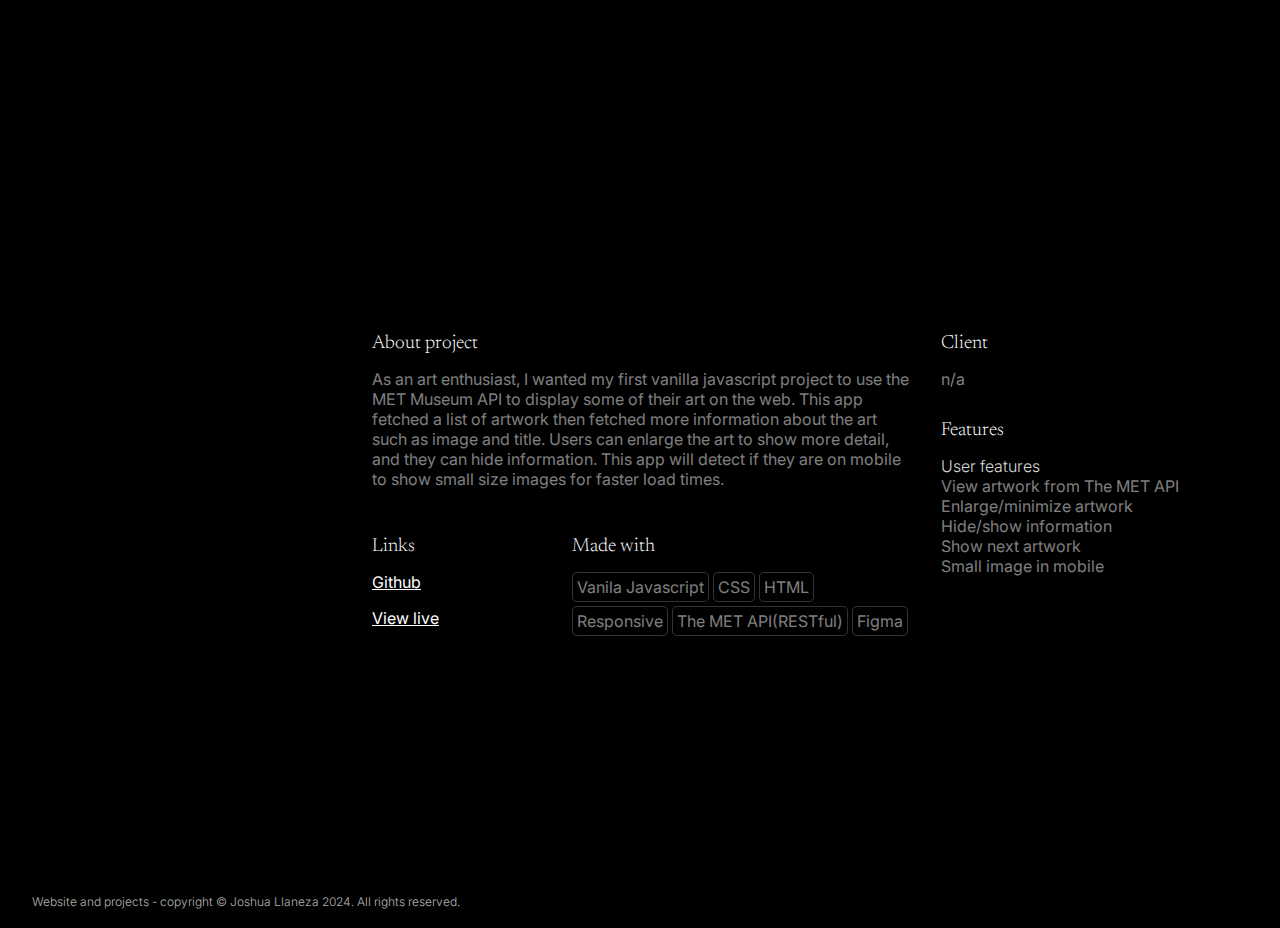
==== commit 2bdec76f: "content update" ====
--- a/index.html
+++ b/index.html
@@ -27,7 +27,7 @@
     <header>
       <div class="header-container">
         <h1 class="font-m">Joshua Llaneza / Frontend Developer</h1>
-        <nav>
+        <nav aria-label="table of contents">
           <ul class="header-nav">
             <li>
               <a href="#top">About</a>
@@ -49,7 +49,7 @@
       </div>
     </header>
     <main>
-      <aside id="skills">
+      <aside id="skills" aria-label="technical skill list">
         <div class="skills-wrapper">
           <h1 class="font-m">Frontend technical skills</h1>
           <h2 class="font-xs">Frontend development</h2>
@@ -95,7 +95,7 @@
             I’m a frontend developer with a background in landscape architecture
             & design. From large urban landscapes to now the digital realm, I
             enjoy solving problems through design & tech. When I'm not in front
-            of a computer, I'm an international city explorer and photographer.
+            of a computer, I'm a city explorer and photographer.
           </p>
         </div>
       </section>
--- a/styles.css
+++ b/styles.css
@@ -22,12 +22,13 @@
 
 html {
   -webkit-text-size-adjust: 100%;
+  scroll-behavior: smooth;
 }
 
 p,
 li {
   list-style: none;
-  color: rgba(255, 255, 255, 0.4);
+  color: rgba(255, 255, 255, 0.5);
   font-weight: 400;
   line-height: 1.25rem;
 }
@@ -70,14 +71,14 @@
 .font-xs {
   font-family: 'Inter', sans-serif;
   font-weight: 300;
-  color: rgba(255, 255, 255, 0.7);
+  color: rgba(255, 255, 255, 0.85);
 }
 
 .font-xxs {
   font-family: 'Inter', sans-serif;
   font-size: 0.75rem;
   font-weight: 300;
-  color: rgba(255, 255, 255, 0.5);
+  color: rgba(255, 255, 255, 0.7);
 }
 
 header {
@@ -144,6 +145,7 @@
 
 #projects {
   grid-column: 2 / span 1;
+  scroll-margin-top: 8rem;
 }
 
 .project-wrapper {
@@ -156,6 +158,8 @@
 .project-img {
   grid-column: 1 / span 2;
   width: 100%;
+  aspect-ratio: 1.6 / 1;
+  object-fit: cover;
   border-radius: 2rem;
 }
 
@@ -217,7 +221,7 @@
 
 @media (max-width: 1000px) {
   * {
-    font-size: 12px;
+    font-size: 16px;
   }
 
   main {
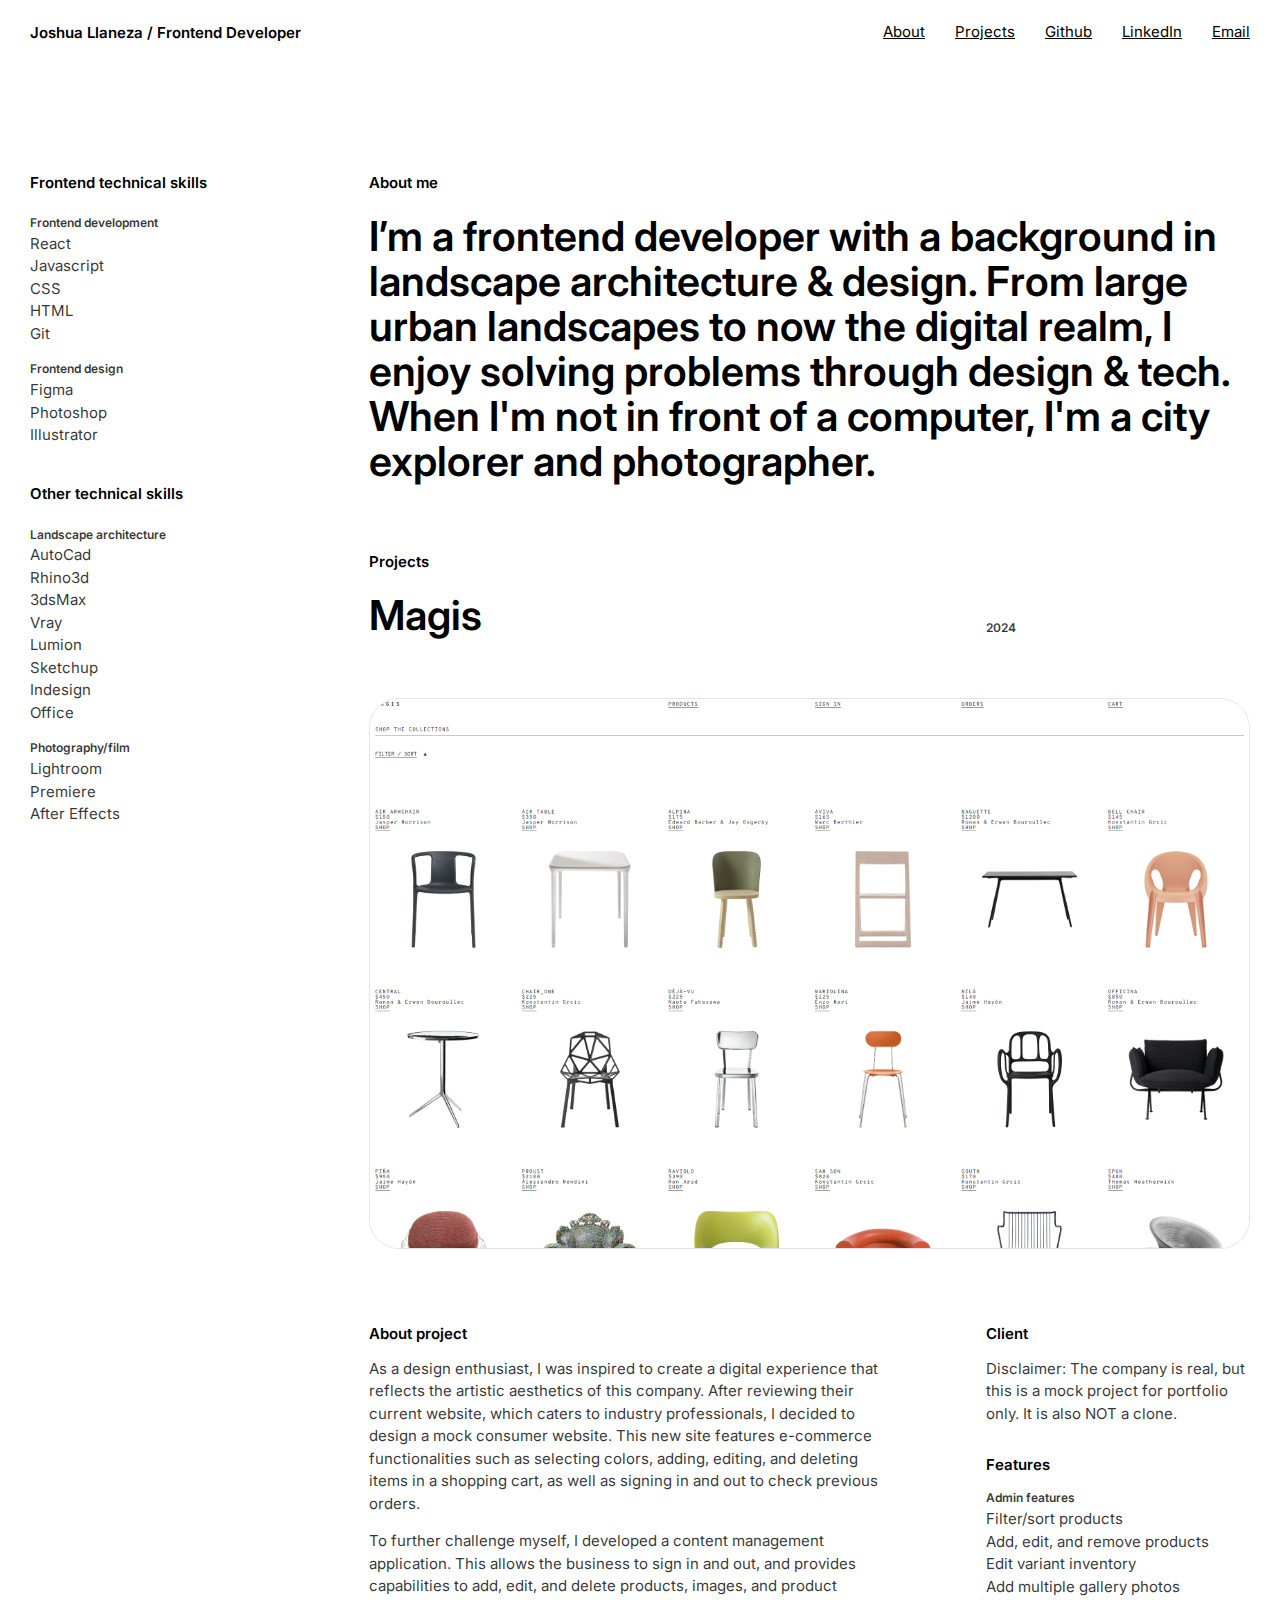
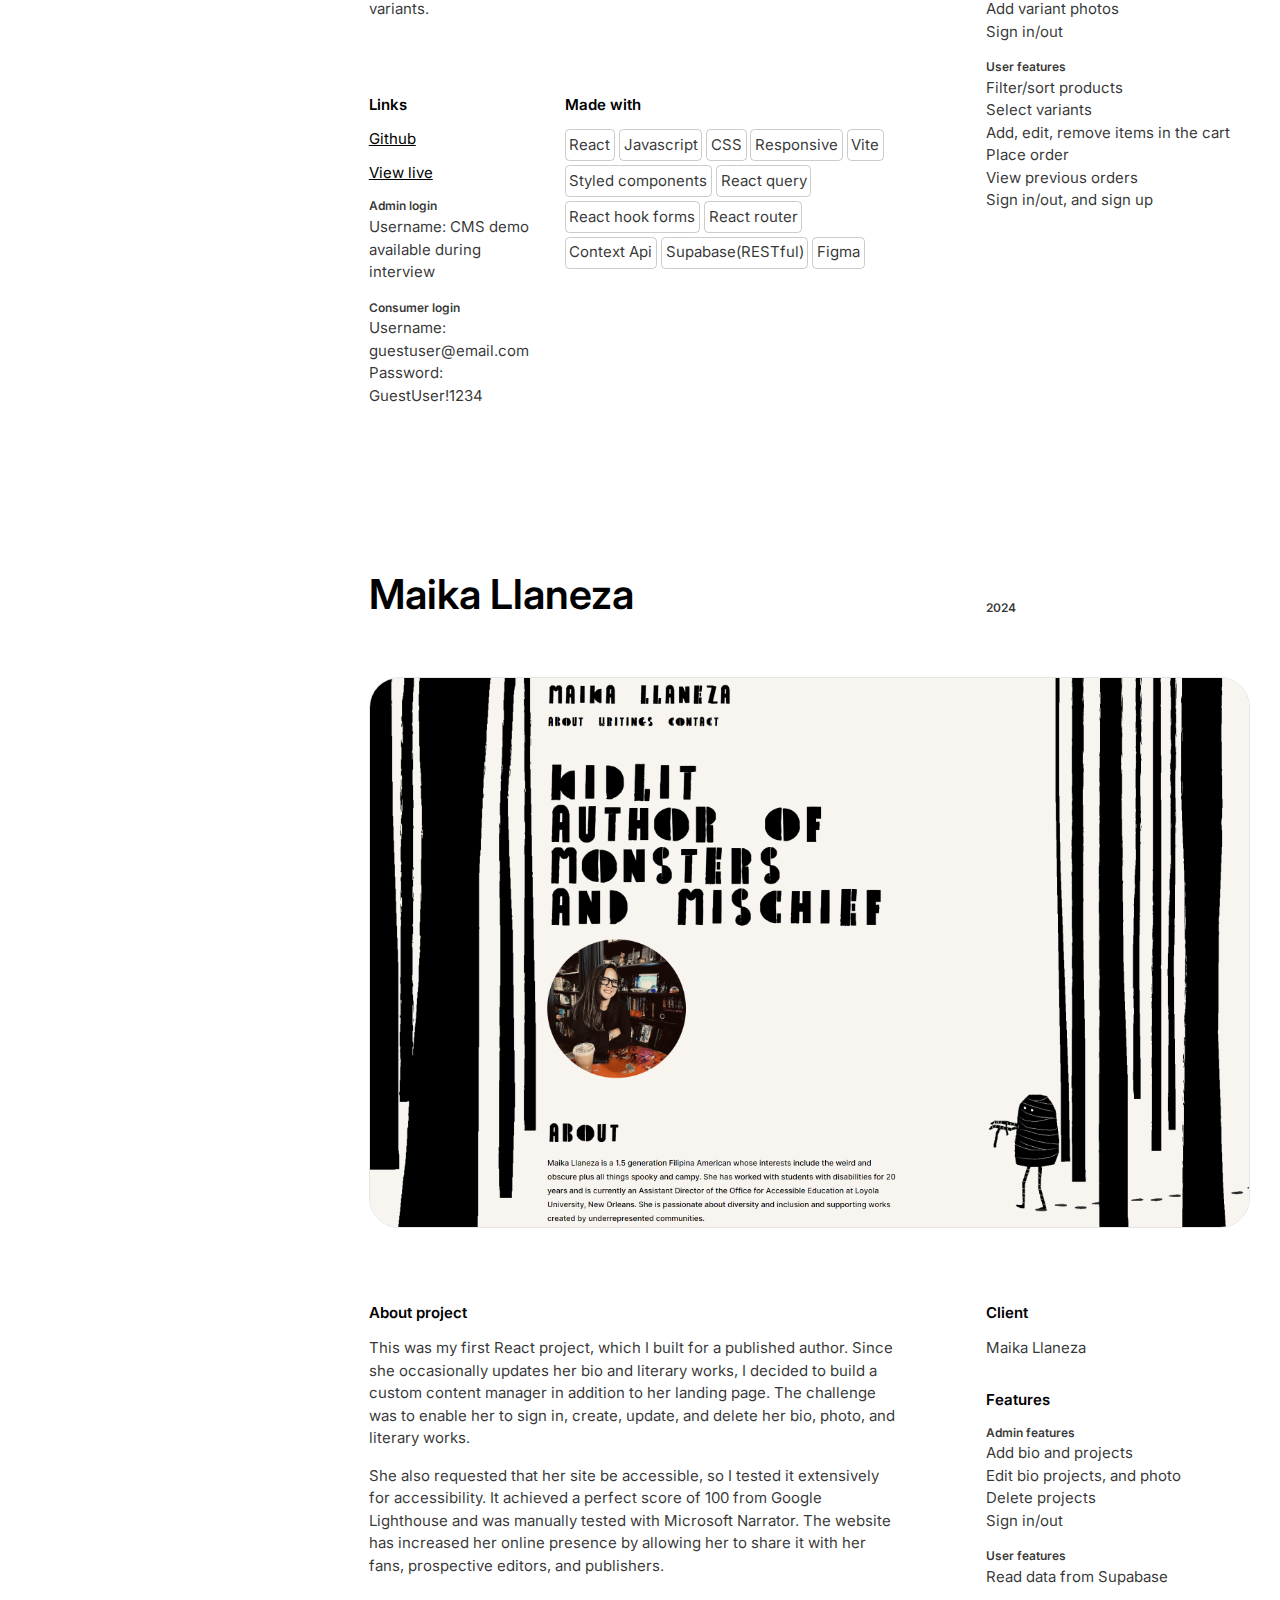
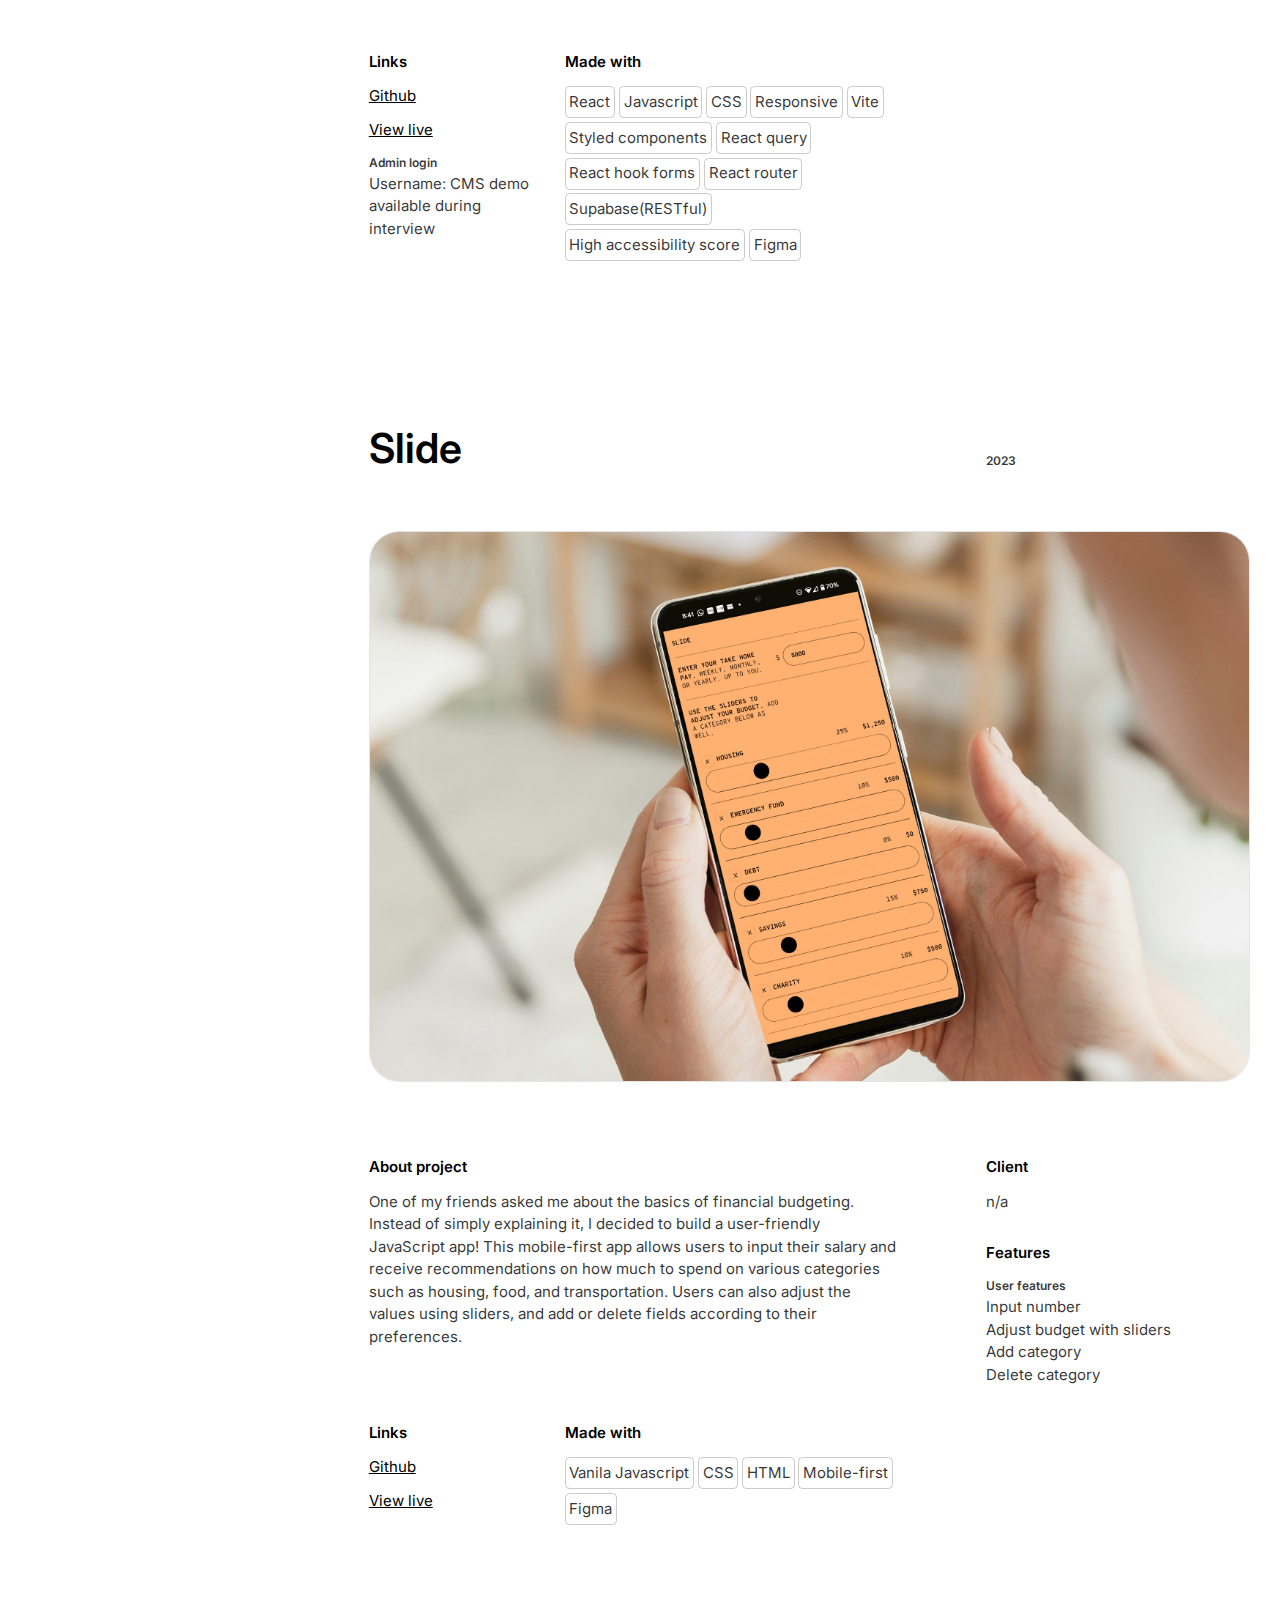
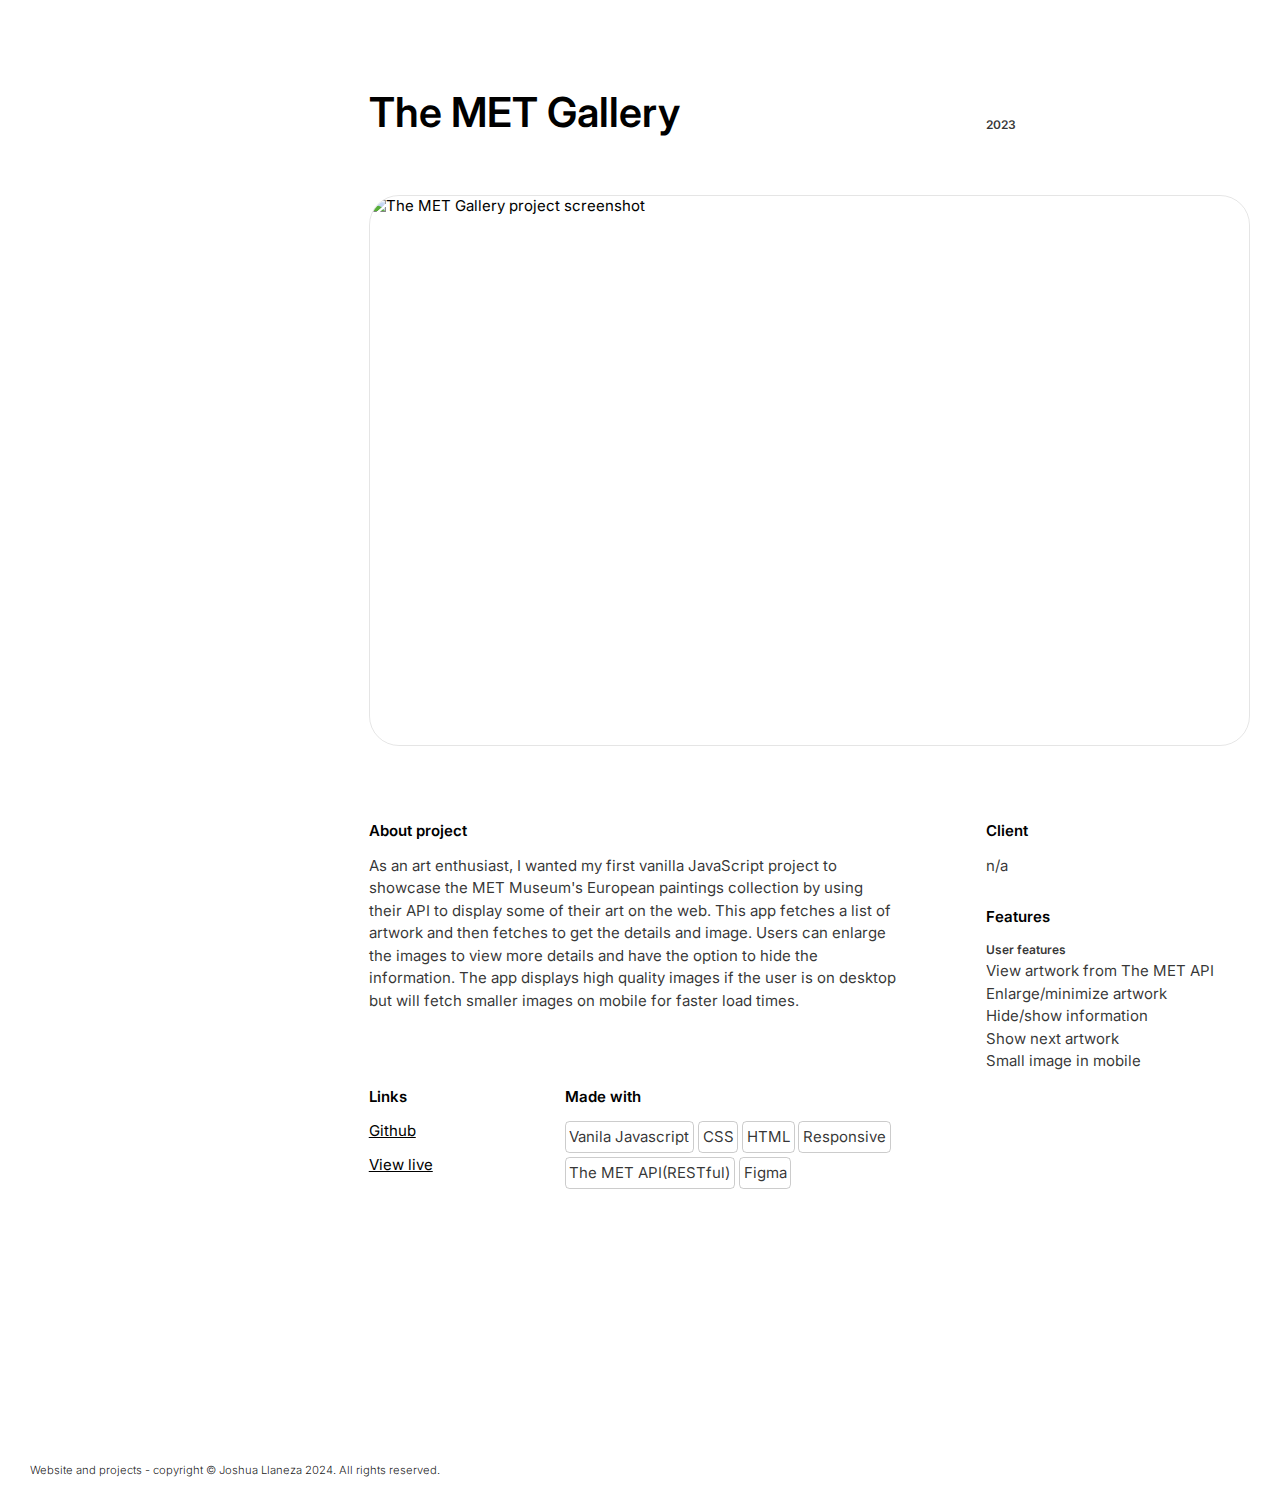
==== commit 54fa7eae: "font adjustments" ====
--- a/index.html
+++ b/index.html
@@ -42,7 +42,7 @@
               <a href="https://www.linkedin.com/in/joshuallaneza/">LinkedIn</a>
             </li>
             <li>
-              <a href="mailto:joshuaisadev@gmail.com">Email</a>
+              <a href="mailto:joshuallaneza@outlook.com">Email</a>
             </li>
           </ul>
         </nav>
--- a/styles.css
+++ b/styles.css
@@ -2,7 +2,7 @@
   box-sizing: border-box;
   margin: 0;
   padding: 0;
-  font-size: 16px;
+  font-size: 15px;
 }
 
 body {
@@ -10,7 +10,7 @@
   font-optical-sizing: auto;
   font-style: normal;
   font-variation-settings: 'slnt' 0;
-  background-color: rgba(0, 0, 0, 1);
+  background-color: rgb(255, 255, 255);
   scroll-behavior: smooth;
   width: 100%;
   align-items: center;
@@ -28,9 +28,9 @@
 p,
 li {
   list-style: none;
-  color: rgba(255, 255, 255, 0.5);
+  color: rgba(0, 0, 0, 0.8);
   font-weight: 400;
-  line-height: 1.25rem;
+  line-height: 1.5rem;
 }
 
 ul {
@@ -38,52 +38,54 @@
 }
 
 a {
-  color: rgba(255, 255, 255, 1);
+  color: rgb(0, 0, 0);
   &:hover {
-    color: rgba(255, 255, 255, 0.75);
+    color: rgba(0, 0, 0, 0.5);
   }
 }
 
 .font-l {
-  font-family: 'Newsreader', serif;
-  font-weight: 300;
-  font-size: 2.5rem;
-  line-height: 2.75rem;
-  color: rgba(255, 255, 255, 1);
+  font-family: 'Inter', sans-serif;
+  font-weight: 600;
+  font-size: 2.75em;
+  line-height: 3rem;
+  color: rgb(0, 0, 0);
 }
 
 .font-m {
-  font-family: 'Newsreader', serif;
-  font-weight: 300;
-  font-size: 1.6rem;
-  color: rgba(255, 255, 255, 1);
+  font-family: 'Inter', sans-serif;
+  font-weight: 600;
+  font-size: 1rem;
+  color: rgb(0, 0, 0);
   padding: 1.5rem 0;
 }
 
 .font-s {
-  font-family: 'Newsreader', serif;
-  font-weight: 300;
-  font-size: 1.2rem;
-  color: rgba(255, 255, 255, 1);
+  font-family: 'Inter', sans-serif;
+  font-weight: 600;
+  font-size: 1rem;
+  color: rgb(0, 0, 0);
   padding: 1rem 0 1rem;
 }
 
 .font-xs {
   font-family: 'Inter', sans-serif;
-  font-weight: 300;
-  color: rgba(255, 255, 255, 0.85);
+  font-size: 0.8rem;
+  font-weight: 600;
+  line-height: 1.25rem;
+  color: rgba(0, 0, 0, 0.8);
 }
 
 .font-xxs {
   font-family: 'Inter', sans-serif;
   font-size: 0.75rem;
   font-weight: 300;
-  color: rgba(255, 255, 255, 0.7);
+  color: rgba(0, 0, 0, 0.9);
 }
 
 header {
   position: fixed;
-  background-color: rgba(0, 0, 0, 1);
+  background-color: rgb(255, 255, 255);
   width: 100%;
 }
 
@@ -94,7 +96,7 @@
 main {
   display: grid;
   grid-template-columns: 1fr 2.5fr;
-  grid-gap: 5rem;
+  gap: 5rem;
   max-width: 2200px;
   padding: 10rem 5rem 6rem;
   margin: 0 auto;
@@ -150,9 +152,16 @@
 
 .project-wrapper {
   display: grid;
-  grid-template-columns: 1.75fr 1fr;
-  grid-gap: 2rem;
-  padding-bottom: 8rem;
+  grid-template-columns: 2fr 1fr;
+  row-gap: 4rem;
+  column-gap: 6rem;
+  padding-bottom: 10rem;
+}
+
+.heading-container {
+  display: flex;
+  height: 100%;
+  align-items: flex-end;
 }
 
 .project-img {
@@ -161,6 +170,7 @@
   aspect-ratio: 1.6 / 1;
   object-fit: cover;
   border-radius: 2rem;
+  border: 1px solid rgba(0, 0, 0, 0.1);
 }
 
 .about-container {
@@ -177,7 +187,7 @@
   grid-column: 1 / span 1;
   display: grid;
   grid-template-columns: 1fr 2fr;
-  grid-gap: 2rem;
+  gap: 2rem;
 }
 
 .project-aside {
@@ -193,7 +203,7 @@
 }
 
 .technical-ul li {
-  border: 1px solid rgba(255, 255, 255, 0.2);
+  border: 1px solid rgba(0, 0, 0, 0.2);
   border-radius: 0.3rem;
   width: fit-content;
   padding: 0.25rem;
@@ -210,7 +220,7 @@
 
   main {
     grid-template-columns: 1fr 3fr;
-    grid-gap: 3rem;
+    gap: 3rem;
     padding: 10rem 2rem 6rem;
   }
 
@@ -221,13 +231,27 @@
 
 @media (max-width: 1000px) {
   * {
-    font-size: 16px;
+    font-size: 13px;
   }
 
   main {
     grid-template-columns: 1fr 4fr;
-    grid-gap: 3rem;
-    padding: 10rem 2rem 6rem;
+    gap: 4rem;
+    padding: 8rem 2rem 6rem;
+  }
+
+  .font-l {
+    font-weight: 600;
+    font-size: 2.25em;
+    line-height: 2.25rem;
+  }
+
+  .font-m {
+    padding: 1rem 0;
+  }
+
+  .header-container {
+    padding: 0 0rem;
   }
 
   .about-container {
@@ -245,18 +269,28 @@
     grid-row: 5 / span 1;
     display: grid;
     grid-template-columns: 1fr 2fr;
-    grid-gap: 2rem;
+    gap: 2rem;
+  }
+  .links-container,
+  .client-container {
+    min-width: 10rem;
   }
 }
 
 @media (max-width: 700px) {
+  .font-l {
+    font-weight: 600;
+    font-size: 2em;
+    line-height: 2rem;
+  }
+
   .header-container {
     display: flex;
     flex-direction: column;
     justify-content: flex-start;
     align-items: flex-start;
     width: 100%;
-    padding: 0 2rem;
+    padding: 0 2rem 1rem;
   }
 
   .header-nav {
@@ -273,11 +307,20 @@
     grid-row: 2 / span 1;
     display: grid;
     grid-template-columns: 1fr 1fr;
-    grid-gap: 2rem;
+    gap: 2rem;
   }
 
   #projects {
     grid-column: 1 / span 2;
     grid-row: 3 / span 1;
   }
-}
+
+  .project-wrapper {
+    display: grid;
+    grid-template-columns: 1.75fr 1fr;
+    gap: 2rem;
+    row-gap: 2rem;
+    padding-bottom: 8rem;
+    align-items: center;
+  }
+}
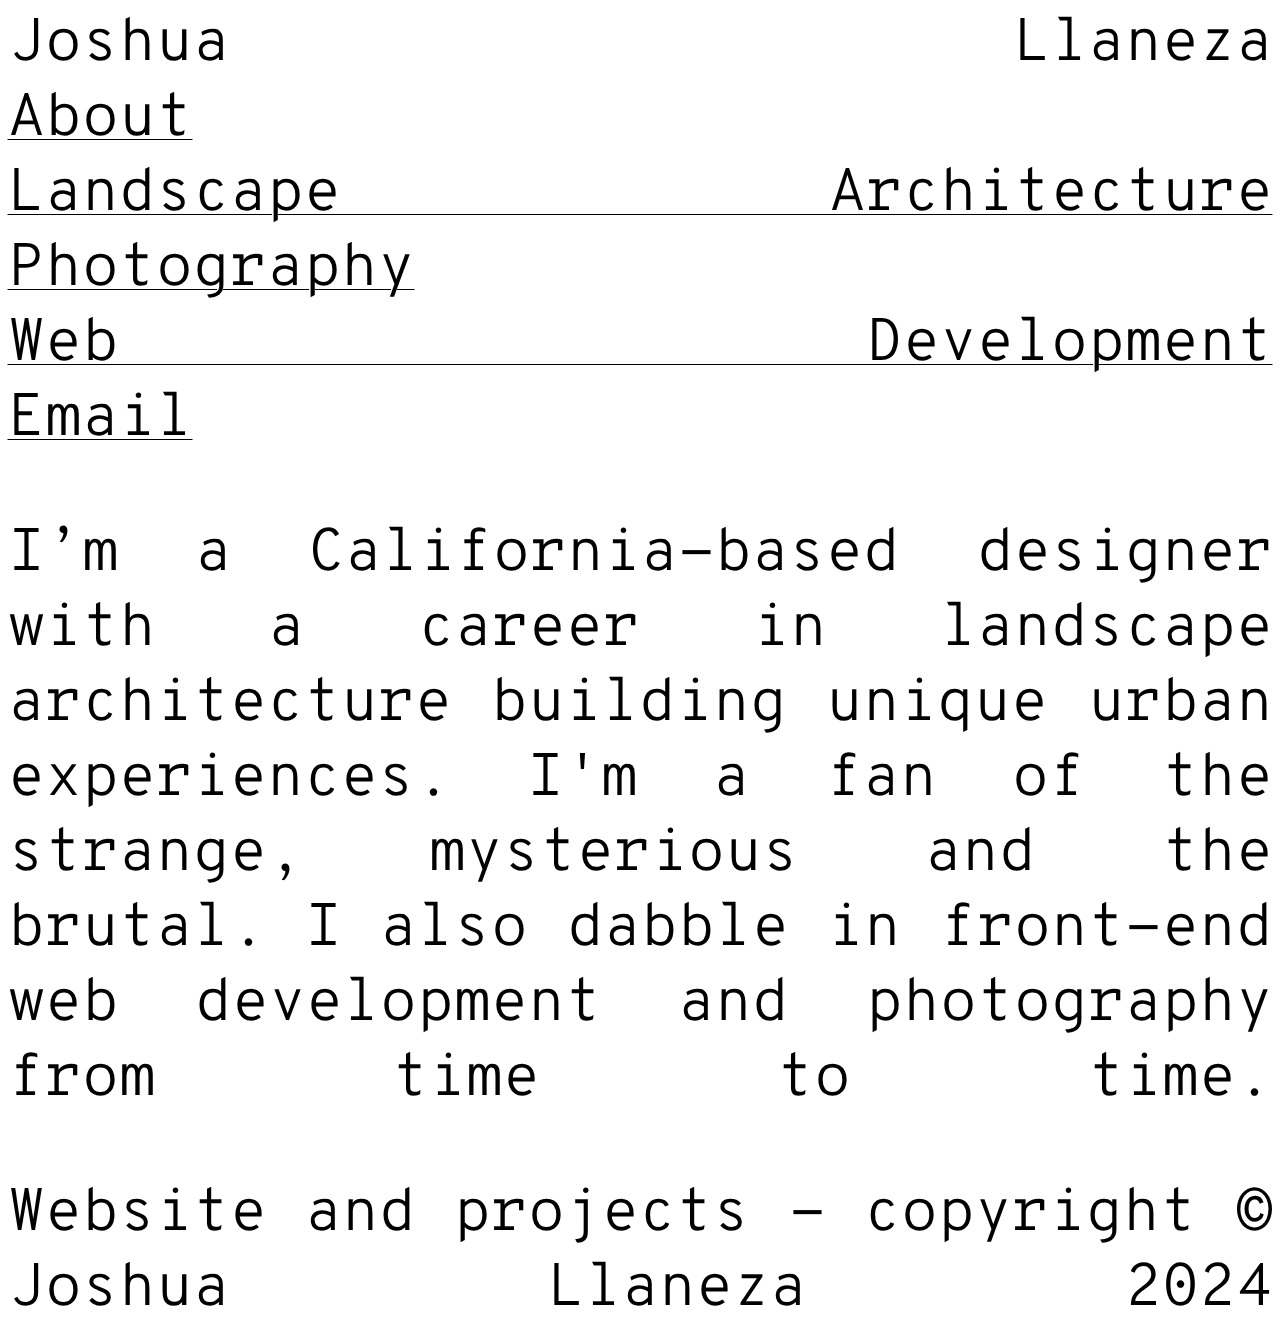
==== commit 6174b9ed: "added web dev content, adjusted layout" ====
--- a/index.html
+++ b/index.html
@@ -4,113 +4,48 @@
     <meta charset="UTF-8" />
     <meta
       name="description"
-      content="Frontend Developer portfolio of Joshua Llaneza"
+      content="Joshua Llaneza / landscape architecture, photography, and web development projects"
     />
-    <meta
-      name="keywords"
-      content="Joshua Llaneza, frontend developer, webdev, portfolio"
-    />
+    <meta name="keywords" content="Joshua Llaneza, landscape architecture" />
     <meta name="author" content="Joshua Llaneza" />
     <meta name="viewport" content="width=device-width, initial-scale=1.0" />
     <link rel="preconnect" href="https://fonts.googleapis.com" />
     <link rel="preconnect" href="https://fonts.gstatic.com" crossorigin />
     <link
-      href="https://fonts.googleapis.com/css2?family=Inter:wght@100..900&family=Newsreader:ital,opsz,wght@0,6..72,200..800;1,6..72,200..800&display=swap"
+      href="https://fonts.googleapis.com/css2?family=Overpass+Mono:wght@300..700&display=swap"
       rel="stylesheet"
     />
 
     <link rel="stylesheet" href="./styles.css" />
 
-    <title>Joshua Llaneza / Frontend Developer</title>
+    <title>Joshua Llaneza / Landscape Architecture</title>
   </head>
   <body>
     <header>
       <div class="header-container">
-        <h1 class="font-m">Joshua Llaneza / Frontend Developer</h1>
-        <nav aria-label="table of contents">
-          <ul class="header-nav">
-            <li>
-              <a href="#top">About</a>
-            </li>
-            <li>
-              <a href="#projects">Projects</a>
-            </li>
-            <li>
-              <a href="https://github.com/JoshuaIsADev/">Github</a>
-            </li>
-            <li>
-              <a href="https://www.linkedin.com/in/joshuallaneza/">LinkedIn</a>
-            </li>
-            <li>
-              <a href="mailto:joshuallaneza@outlook.com">Email</a>
-            </li>
-          </ul>
-        </nav>
+        <!-- title inserted here -->
       </div>
+      <nav aria-label="table of contents">
+        <ul class="header-nav">
+          <!-- navigation inserted here -->
+        </ul>
+      </nav>
     </header>
     <main>
-      <aside id="skills" aria-label="technical skill list">
-        <div class="skills-wrapper">
-          <h1 class="font-m">Frontend technical skills</h1>
-          <h2 class="font-xs">Frontend development</h2>
-          <ul class="vertical-ul">
-            <li>React</li>
-            <li>Javascript</li>
-            <li>CSS</li>
-            <li>HTML</li>
-            <li>Git</li>
-          </ul>
-          <h2 class="font-xs">Frontend design</h2>
-          <ul class="skills-ul">
-            <li>Figma</li>
-            <li>Photoshop</li>
-            <li>Illustrator</li>
-          </ul>
-        </div>
-        <div class="skills-wrapper">
-          <h1 class="font-m">Other technical skills</h1>
-          <h2 class="font-xs">Landscape architecture</h2>
-          <ul class="skills-ul">
-            <li>AutoCad</li>
-            <li>Rhino3d</li>
-            <li>3dsMax</li>
-            <li>Vray</li>
-            <li>Lumion</li>
-            <li>Sketchup</li>
-            <li>Indesign</li>
-            <li>Office</li>
-          </ul>
-          <h2 class="font-xs">Photography/film</h2>
-          <ul class="skills-ul">
-            <li>Lightroom</li>
-            <li>Premiere</li>
-            <li>After Effects</li>
-          </ul>
-        </div>
-      </aside>
       <section id="about">
-        <h1 class="font-m">About me</h1>
-        <div class="about-wrapper">
+        <div class="text-row">
           <p class="font-l">
-            I’m a frontend developer with a background in landscape architecture
-            & design. From large urban landscapes to now the digital realm, I
-            enjoy solving problems through design & tech. When I'm not in front
-            of a computer, I'm a city explorer and photographer.
+            I’m a California-based designer with a career in landscape
+            architecture building unique urban experiences. I'm a fan of the strange, mysterious and the brutal. I also dabble in front-end web
+            development and photography from time to time.
           </p>
         </div>
       </section>
-      <section id="projects">
-        <h1 class="font-m">Projects</h1>
-        <div class="projects-container">
-          <!-- projects inserted here -->
+
         </div>
       </section>
     </main>
-    <footer>
-      <p class="font-xxs">
-        Website and projects - copyright © Joshua Llaneza 2024. All rights
-        reserved.
-      </p>
+    <footer class="footer-container">
     </footer>
     <script src="script.js"></script>
   </body>
--- a/styles.css
+++ b/styles.css
@@ -6,7 +6,7 @@
 }
 
 body {
-  font-family: 'Inter', sans-serif;
+  font-family: 'Overpass Mono', monospace;
   font-optical-sizing: auto;
   font-style: normal;
   font-variation-settings: 'slnt' 0;
@@ -15,9 +15,19 @@
   width: 100%;
   align-items: center;
   justify-content: center;
+  overflow: auto;
   overflow-x: hidden;
-  padding: 0;
+  scrollbar-width: none;
+  padding: 0.5rem;
   margin: 0;
+  display: flex;
+  flex-direction: column;
+  justify-content: space-between;
+  min-height: 100vh;
+}
+
+::-webkit-scrollbar {
+  display: none;
 }
 
 html {
@@ -29,7 +39,7 @@
 li {
   list-style: none;
   color: rgba(0, 0, 0, 0.8);
-  font-weight: 400;
+  font-weight: 300;
   line-height: 1.5rem;
 }
 
@@ -39,52 +49,24 @@
 
 a {
   color: rgb(0, 0, 0);
+  text-decoration: underline;
+  text-decoration-thickness: 1px;
+  text-underline-offset: 4px;
   &:hover {
     color: rgba(0, 0, 0, 0.5);
   }
 }
 
 .font-l {
-  font-family: 'Inter', sans-serif;
-  font-weight: 600;
-  font-size: 2.75em;
-  line-height: 3rem;
+  font-family: 'Overpass Mono', monospace;
+  font-weight: 300;
+  font-size: 4em;
+  line-height: 5rem;
   color: rgb(0, 0, 0);
 }
 
-.font-m {
-  font-family: 'Inter', sans-serif;
-  font-weight: 600;
-  font-size: 1rem;
-  color: rgb(0, 0, 0);
-  padding: 1.5rem 0;
-}
-
-.font-s {
-  font-family: 'Inter', sans-serif;
-  font-weight: 600;
-  font-size: 1rem;
-  color: rgb(0, 0, 0);
-  padding: 1rem 0 1rem;
-}
-
-.font-xs {
-  font-family: 'Inter', sans-serif;
-  font-size: 0.8rem;
-  font-weight: 600;
-  line-height: 1.25rem;
-  color: rgba(0, 0, 0, 0.8);
-}
-
-.font-xxs {
-  font-family: 'Inter', sans-serif;
-  font-size: 0.75rem;
-  font-weight: 300;
-  color: rgba(0, 0, 0, 0.9);
-}
-
 header {
-  position: fixed;
+  /* position: fixed; */
   background-color: rgb(255, 255, 255);
   width: 100%;
 }
@@ -94,87 +76,38 @@
 }
 
 main {
-  display: grid;
-  grid-template-columns: 1fr 2.5fr;
-  gap: 5rem;
-  max-width: 2200px;
-  padding: 10rem 5rem 6rem;
-  margin: 0 auto;
+  padding: 4rem 0;
+  width: 100%;
 }
 
 footer {
-  display: flex;
-  justify-content: space-between;
-  align-items: center;
   width: 100%;
-  max-width: 2200px;
-  padding: 1rem 5rem;
-  margin: 0 auto;
 }
 
-.header-container {
-  display: flex;
+.text-row {
   justify-content: space-between;
-  align-items: center;
   width: 100%;
-  max-width: 2200px;
-  padding: 0 5rem;
-  margin: 0 auto;
+  text-align: justify;
+  text-align-last: justify;
+  width: 100%;
 }
 
 .header-nav {
   display: flex;
-  flex-direction: row;
-  align-items: center;
-  gap: 2rem;
+  flex-direction: column;
 }
 
-#skills {
-  grid-column: 1 / span 1;
-  grid-row: 1 / span 2;
-  min-width: 16rem;
-}
-
-#about {
-  grid-column: 2 / span 1;
+.projects-container {
   display: grid;
-  grid-template-columns: 1.75fr 1fr;
-}
-
-.about-wrapper {
-  grid-column: 1 / span 1;
-}
-
-#projects {
-  grid-column: 2 / span 1;
-  scroll-margin-top: 8rem;
-}
-
-.project-wrapper {
-  display: grid;
-  grid-template-columns: 2fr 1fr;
-  row-gap: 4rem;
-  column-gap: 6rem;
-  padding-bottom: 10rem;
-}
-
-.heading-container {
-  display: flex;
-  height: 100%;
-  align-items: flex-end;
+  grid-template-columns: repeat(2, 1fr);
+  gap: 0.5rem;
 }
 
 .project-img {
-  grid-column: 1 / span 2;
   width: 100%;
-  aspect-ratio: 1.6 / 1;
-  object-fit: cover;
-  border-radius: 2rem;
+  object-fit: contain;
+  border-radius: 0;
   border: 1px solid rgba(0, 0, 0, 0.1);
-}
-
-.about-container {
-  grid-column: 1 / span 1;
 }
 
 .about-wrapper {
@@ -183,144 +116,24 @@
   gap: 1rem;
 }
 
-.details-container {
-  grid-column: 1 / span 1;
-  display: grid;
-  grid-template-columns: 1fr 2fr;
-  gap: 2rem;
-}
-
-.project-aside {
-  grid-column: 2 / span 1;
-  grid-row: 3 / span 2;
-}
-
-.technical-ul {
-  display: flex;
-  flex-direction: row;
-  flex-wrap: wrap;
-  gap: 0.25rem;
-}
-
-.technical-ul li {
-  border: 1px solid rgba(0, 0, 0, 0.2);
-  border-radius: 0.3rem;
-  width: fit-content;
-  padding: 0.25rem;
-}
-
-@media (max-width: 1600px) {
-  .about-wrapper {
-    grid-column: 1 / span 2;
-  }
-
-  .header-container {
-    padding: 0 2rem;
-  }
-
-  main {
-    grid-template-columns: 1fr 3fr;
-    gap: 3rem;
-    padding: 10rem 2rem 6rem;
-  }
-
-  footer {
-    padding: 1rem 2rem;
+@media (max-width: 900px) {
+  .font-l {
+    font-size: 3em;
+    line-height: 4rem;
   }
 }
-
-@media (max-width: 1000px) {
-  * {
-    font-size: 13px;
-  }
-
-  main {
-    grid-template-columns: 1fr 4fr;
-    gap: 4rem;
-    padding: 8rem 2rem 6rem;
-  }
-
+@media (max-width: 650px) {
   .font-l {
-    font-weight: 600;
-    font-size: 2.25em;
-    line-height: 2.25rem;
-  }
-
-  .font-m {
-    padding: 1rem 0;
-  }
-
-  .header-container {
-    padding: 0 0rem;
-  }
-
-  .about-container {
-    grid-column: 1 / span 2;
-    grid-row: 3 / span 1;
-  }
-
-  .details-container {
-    grid-column: 1 / span 2;
-    grid-row: 4 / span 1;
-  }
-
-  .project-aside {
-    grid-column: 1 / span 2;
-    grid-row: 5 / span 1;
-    display: grid;
-    grid-template-columns: 1fr 2fr;
-    gap: 2rem;
-  }
-  .links-container,
-  .client-container {
-    min-width: 10rem;
-  }
-}
-
-@media (max-width: 700px) {
-  .font-l {
-    font-weight: 600;
     font-size: 2em;
     line-height: 2rem;
   }
-
-  .header-container {
-    display: flex;
-    flex-direction: column;
-    justify-content: flex-start;
-    align-items: flex-start;
-    width: 100%;
-    padding: 0 2rem 1rem;
-  }
-
-  .header-nav {
-    gap: 0.5rem;
-  }
-
-  #about {
-    grid-column: 1 / span 2;
-    grid-row: 1 / span 1;
-  }
-
-  #skills {
-    grid-column: 1 / span 2;
-    grid-row: 2 / span 1;
-    display: grid;
-    grid-template-columns: 1fr 1fr;
-    gap: 2rem;
-  }
-
-  #projects {
-    grid-column: 1 / span 2;
-    grid-row: 3 / span 1;
-  }
-
-  .project-wrapper {
-    display: grid;
-    grid-template-columns: 1.75fr 1fr;
-    gap: 2rem;
-    row-gap: 2rem;
-    padding-bottom: 8rem;
-    align-items: center;
+  .projects-container {
+    grid-template-columns: repeat(1, 1fr);
   }
 }
+@media (max-width: 412px) {
+  .font-l {
+    font-size: 1.5em;
+    line-height: 1.5rem;
+  }
+}
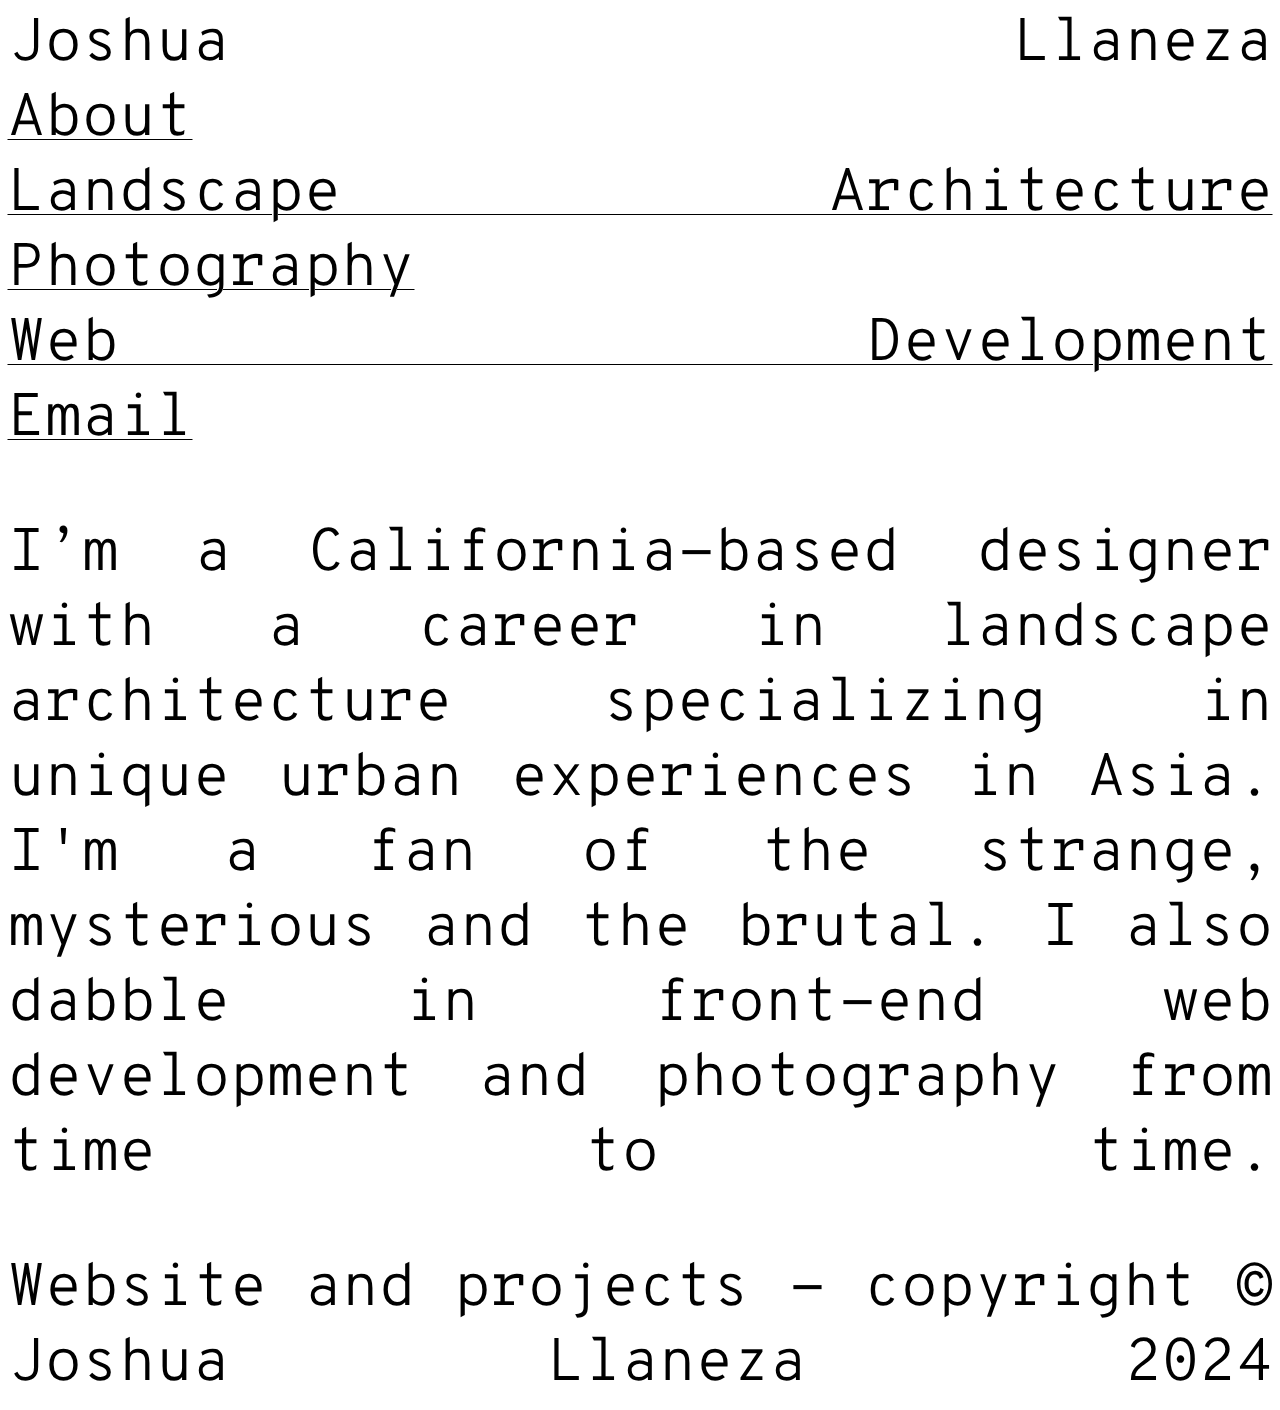
==== commit fcbc2765: "content update" ====
--- a/index.html
+++ b/index.html
@@ -36,7 +36,7 @@
         <div class="text-row">
           <p class="font-l">
             I’m a California-based designer with a career in landscape
-            architecture building unique urban experiences. I'm a fan of the strange, mysterious and the brutal. I also dabble in front-end web
+            architecture specializing in unique urban experiences in Asia. I'm a fan of the strange, mysterious and the brutal. I also dabble in front-end web
             development and photography from time to time.
           </p>
         </div>
